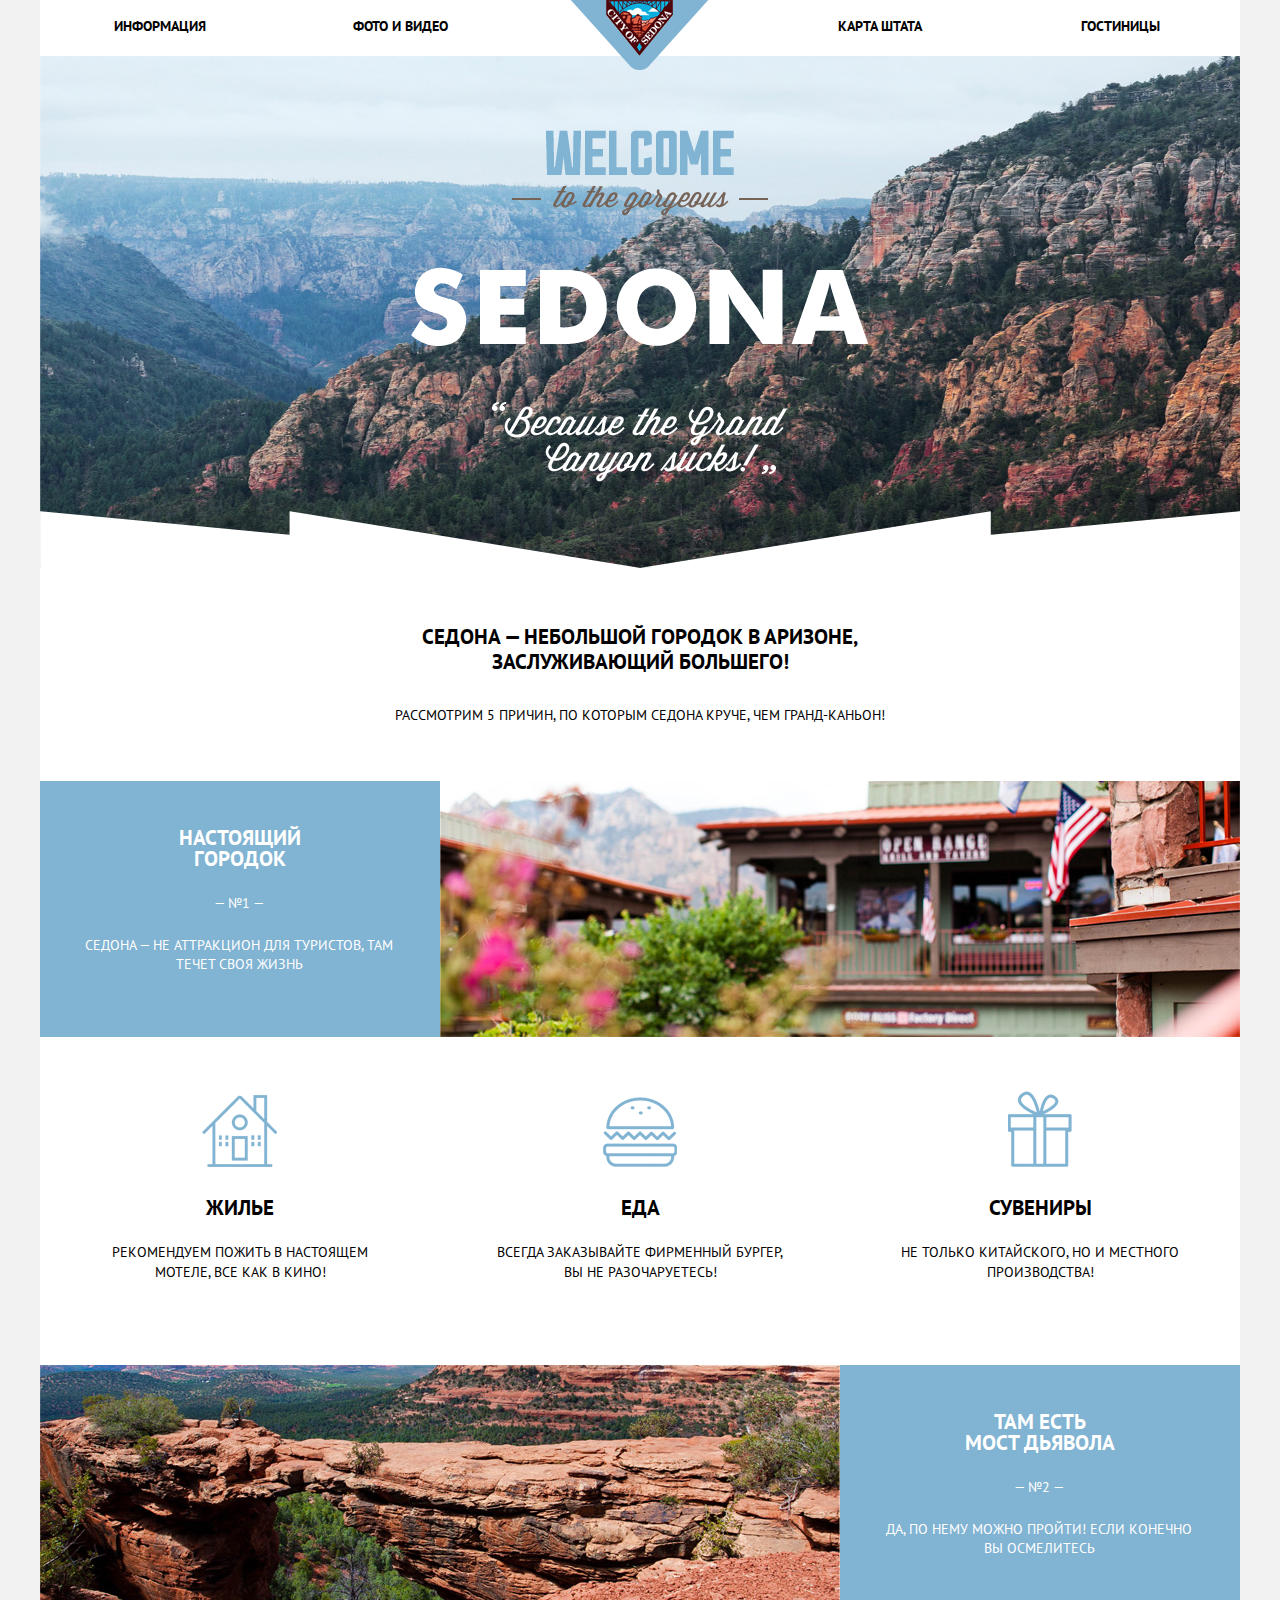
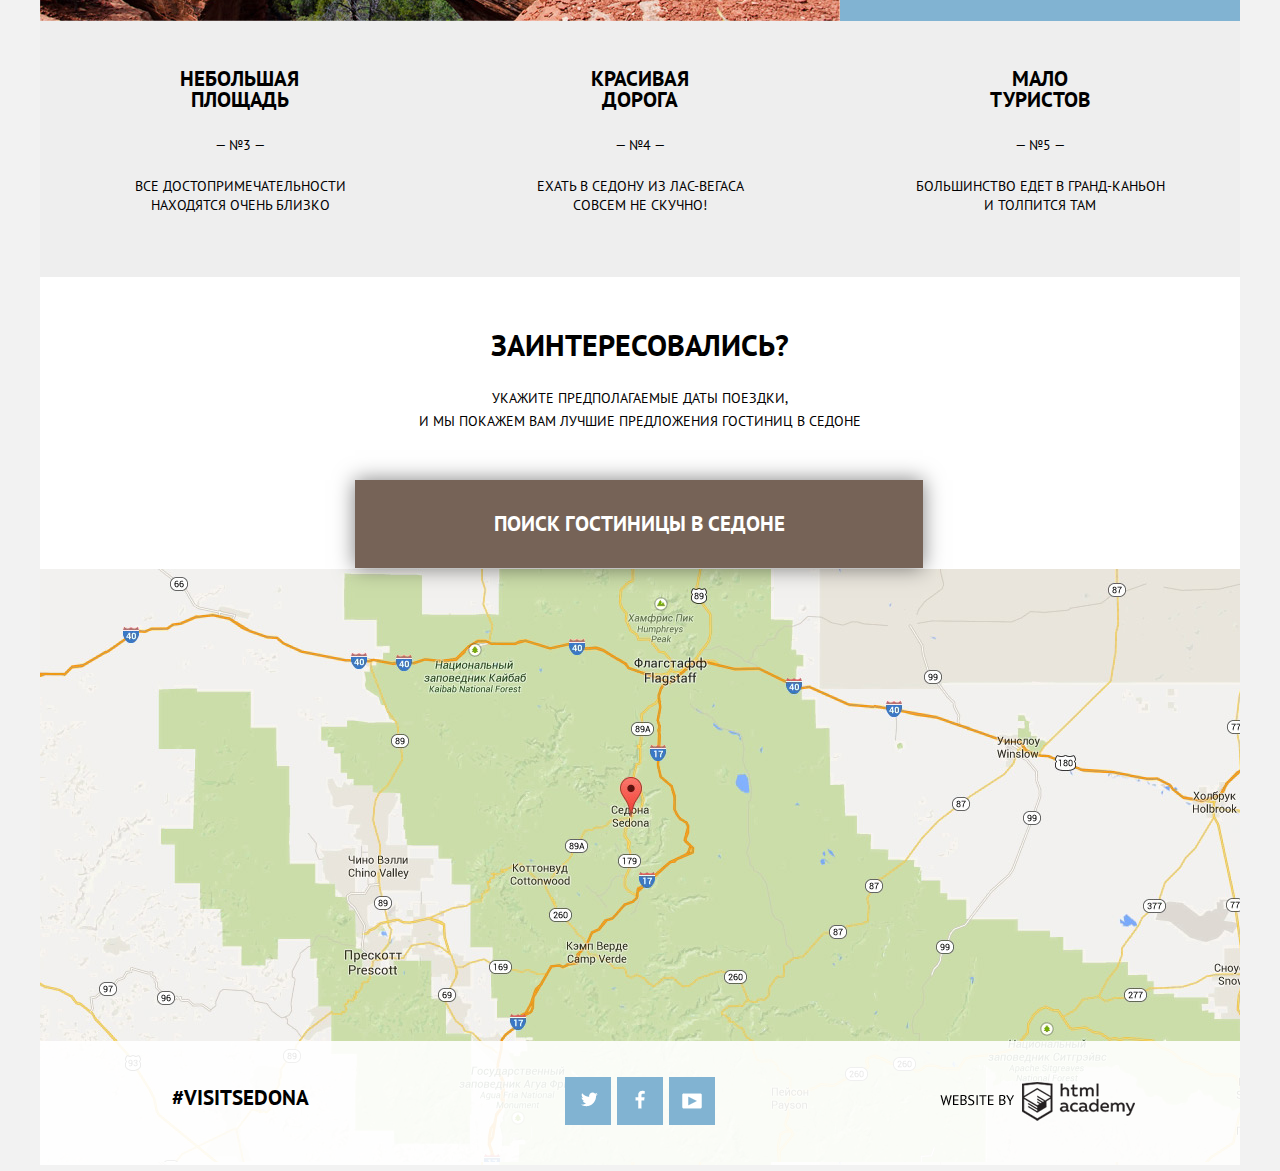
==== index.html @ 1452aca7 "Changes again (need new sprite(for disabled checkboxes) & minimize css/js)" ====
<!DOCTYPE html>
<html lang="ru">
<head>
  <meta charset="utf-8">
  <title>Седона — главная</title>
  <link href="https://fonts.googleapis.com/css?family=PT+Sans:400,700&amp;subset=cyrillic" rel="stylesheet">
  <link href="css/normalize.css" rel="stylesheet">
  <link href="css/style.css" rel="stylesheet">
</head>
<body>
  <div class="container">
    <header class="main-header">
      <a href="index.html" class="logo"><img src="img/logo.png" width="138" height="70" alt="Логотип"></a>
      <ul class="main-nav clearfix">
        <li class="left"><a href="#"><span>Информация</span></a></li>
        <li class="left"><a href="#">Фото и видео</a></li>
        <li class="right"><a href="hotels.html">Гостиницы</a></li>
        <li class="right"><a href="#">Карта штата</a></li>
      </ul>
    </header>
    <main>
      <div class="main-pic-block">
        <img src="img/mountains.jpg" class="main-pic" width="1200" height="773" alt="Grand-Canyon sucks!">
        <img src="img/welcome.png" class="welcome-pic" width="458" height="352" alt="Welcome!">
        <img src="img/mountains-bottom.png" class="welcome-pic-bottom" width="1200" height="57" alt="Mask">
      </div>
      <div class="about-sedona">
        <div class="intro">
          <h3 class="title">Седона — небольшой городок в Аризоне, заслуживающий большего!</h3>
          <p class="five-reasons">Рассмотрим 5 причин, по которым Седона круче, чем Гранд-Каньон!</p>
        </div>
        <div class="bar-one clearfix">
          <div class="reasons blue">
            <h3 class="title">Настоящий городок</h3>
            <p> — №1 —</p>
            <p>Седона — не аттракцион для туристов, там течет своя жизнь</p>
          </div>
          <img src="img/reasons-first-bar.jpg" class="bar-pic" width="800" height="256" alt="Beautiful Sedona">
        </div>
        <div class="reasons white">
          <section>
            <div class="sprite house"></div>
            <h3 class="title">Жилье</h3>
            <p>Рекомендуем пожить в настоящем мотеле, все как в кино!</p>
          </section>
          <section>
            <div class="sprite burger"></div>
            <h3 class="title">Еда</h3>
            <p>Всегда заказывайте фирменный бургер, вы не разочаруетесь!</p>
          </section>
          <section>
            <div class="sprite gift"></div>
            <h3 class="title">Сувениры</h3>
            <p>Не только китайского, но и местного производства!</p>
          </section>
        </div>
        <div class="bar-two clearfix">
          <img src="img/reasons-second-bar.jpg" class="bar-pic" width="800" height="256" alt="Beautiful Sedona again">
          <div class="reasons blue">
            <h3 class="title">Там есть<br> мост дьявола</h3>
            <p> — №2 —</p>
            <p>Да, по нему можно пройти! Если конечно вы осмелитесь</p>
          </div>
        </div>
        <div class="reasons gray clearfix">
          <section>
            <h3 class="title">Небольшая площадь</h3>
            <p> — №3 —</p>
            <p>Все достопримечательности находятся очень близко</p>
          </section>
          <section>
            <h3 class="title">Красивая дорога</h3>
            <p> — №4 —</p>
            <p>Ехать в Седону из Лас-Вегаса совсем не скучно!</p>
          </section>
          <section>
            <h3 class="title">Мало туристов</h3>
            <p> — №5 —</p>
            <p>Большинство едет в Гранд-Каньон и толпится там</p>
          </section>
        </div>
      </div>
      <div class="go-to-sedona">
        <div class="interested">
          <h2 class="title">Заинтересовались?</h2>
          <p>Укажите предполагаемые даты поездки,<br> и мы покажем вам лучшие предложения гостиниц в Седоне</p>
        </div>
        <div class="map">
          <iframe src="https://www.google.com/maps/embed?pb=!1m18!1m12!1m3!1d497603.279555114!2d-111.81321434475477!3d34.98150543752869!2m3!1f0!2f0!3f0!3m2!1i1024!2i768!4f13.1!3m3!1m2!1s0x872da132f942b00d%3A0x5548c523fa6c8efd!2z0KHQtdC00L7QvdCwLCDQkNGA0LjQt9C-0L3QsCA4NjMzNiwg0KHQqNCQ!5e0!3m2!1sru!2sru!4v1494068378639" width="1200" height="593" style="border:0" allowfullscreen></iframe>
        </div>
        <div class="brown">
          <input type="button" value="Поиск гостиницы в Седоне">
        </div>
        <div class="hiding-block show-me">
        <form action="#" method="get">
          <div class="form-group-mega clearfix">
            <div class="date-in form-group clearfix">
              <label for="calendar-in">Дата заезда:
              <input type="text" class="calendar-input" name="calendar-in" id="calendar-in" value="2016-07-01"><span class="sprite button-calendar"></span></label>
            </div>
            <div class="date-out form-group clearfix">
              <label for="calendar-out">Дата выезда:
              <input type="text" class="calendar-input" name="calendar-out" id="calendar-out" value="2016-07-15"><span class="sprite button-calendar"></span></label>
            </div>
            <div class="qty-adults form-group clearfix">
              <label for="adult">Взрослые:</label>
              <button class="button-plus-adult"><div class="button-plus"><div class="button-plus-h"></div><div class="button-plus-v"></div></div></button>
              <input type="text" class="qty-adult" name="qty-adult" id="adult" value="2" min="1" max="99">
              <button class="button-minus-adult"><div class="button-minus"></div></button>
            </div>
            <div class="qty-childs form-group clearfix">
              <label for="child">Дети:</label>
              <button class="button-plus-child"><div class="button-plus"><div class="button-plus-h"></div><div class="button-plus-v"></div></div></button>
              <input type="text" class="qty-child" name="qty-child" id="child" value="0">
              <button class="button-minus-child"><div class="button-minus"></div></button>
            </div>
          </div>
            <div class="find-it">
              <button class="find-it-button">Найти</button>
            </div>
          </form>
          </div>
      </div>
    </main>
    <footer class="main-footer">
      <div class="visit">
        <a href="#">#visitsedona</a>
      </div>
      <div class="links-social">
        <div class="sprite social-twitter">
          <a href="#"></a>
          <div class="back-social"></div>
        </div>
        <div class="sprite social-facebook">
          <a href="#"></a>
          <div class="back-social"></div>
        </div>
        <div class="sprite social-yt">
          <a href="#"></a>
          <div class="back-social"></div>
        </div>
      </div>
      <div class="sprite by-html-academy">
        <a href="https://htmlacademy.ru/intensive/htmlcss"></a>
      </div>
    </footer>
  </div>
  <script src="js/scripts.js"></script>
</body>
</html>
---- css/style.css ----
body {
  background-color: #f2f2f2;
  font-family: "PT Sans", "Arial", sans-serif;
  font-weight: bold;
  text-transform: uppercase;
  font-size: 14px;
  font-weight: normal;
}

.container {
  position: relative;
  width: 1200px;
  margin: 0 auto;
  padding: 0;
  background-color: #ffffff;
  text-align: center;
}

img {
  max-width: 100%;
  max-height: 100%;
}

.sprite {
	background: url(../img/sprites.png) no-repeat;
}

h3.title {
  font-size: 21px;
  color: #000000;
  font-weight: bold;
  font-family: "PT Sans", "Arial", sans-serif;
}

h2.title {
  font-size: 28px;
  color: #000000;
  font-weight: bold;
  font-family: "PT Sans", "Arial", sans-serif;
}

.main-header {
  width: 100%;
  font-size: 0;
  text-align: center;
  height: 63px;
}

ul.main-nav {
  padding-left: 0;
}

.main-nav li {
  display: inline-block;
  vertical-align: top;
  width: 20%;
  height: 56px;
  font-size: 14px;
  font-weight: bold;
}

.main-nav a {
  display: inline-block;
  margin-top: 18px;
  height: auto;
  text-decoration: none;
  color: #000000;
}

a.logo {
  position: absolute;
  left: 50%;
  margin-left: -69px;
  top: 0px;
  font-size: 14px;
  z-index: 1;
}

li.left {
  float: left;
}

li.right {
  float: right;
}

.main-nav a:hover {
  color: #81b3d2;
}

.main-nav a:active {
  color: #b2b2b2;
}

.active-page a,
.active-page a:hover,
.active-page a:active {
  color: #766357;
  cursor: pointer;
}

header::after {
  content: "";
  display: table;
  clear: both;
}

div.main-pic-block {
  position: relative;
  width: 1200px;
  height: 512px;
  margin-top: -7px;
}

img.main-pic {
  background-color: #e4f1f9;
  position: absolute;
  left: 0;
}

.welcome-pic {
  position: absolute;
  margin-top: 74px;
  left: 50%;
  margin-left: -229px;
  z-index: 1;
}

.welcome-pic-bottom {
  position: absolute;
  height: 57px;
  left: 0;
  margin-top: 455px;
  z-index: 1;
}

.intro {
  height: 150px;
}

.intro h3 {
  width: 440px;
  margin-left: auto;
  margin-right: auto;
  margin-bottom: 33px;;
  margin-top: 56px;
  line-height: 1.2;
}

.intro p {
  font-weight: normal;
}

.bar-one {
  margin-top: 7px;
  background-color: #81b3d2;
  height: 256px;
}

div.blue {
  float: left;
  width: 320px;
  height: 147px;
  background-color: #81b3d2;
  color: #ffffff;
  padding: 46px 40px 63px;
}

.blue .title {
  color: #ffffff;
  margin-top: 0;
  margin-left: 80px;
  margin-bottom: 25px;
  width: 160px;
  line-height: 1;
}

.blue p {
  max-width: 308px;
  font-weight: normal;
  margin-bottom: 22px;
  margin-left: 5px;
  line-height: 1.4;
}

div.white {
  margin: 0;
  padding: 0;
  font-size: 0;
  height: 330px;
}

.white section {
  position: relative;
  font-size: 14px;
  display: inline-block;
  vertical-align: top;
  width: 300px;
  height: 113px;
  margin: 135px 50px;
  line-height: 1.4;
}

.house {
  position: absolute;
  left: 50%;
  margin-left: -38px;
  bottom: 118px;
	width: 75px;
	height: 72px;
  background-position: 0 0;
}

.burger {
  position: absolute;
  left: 50%;
  margin-left: -37px;
  bottom: 118px;
  background-position: 0 -100px;
	width: 74px;
	height: 70px;
}

.gift {
  position: absolute;
  left: 50%;
  margin-left: -32px;
  bottom: 118px;
  background-position: 0 -200px;
	width: 64px;
	height: 76px;
}

.white p {
  font-weight: normal;
}

div.bar-two {
  margin-top: -2px;
  background-color: #81b3d2;
  height: 256px;
}

.bar-two div {
  float: right;
}

.gray section {
  float: left;
  width: 262px;
  height: 265px;
  background-color: #eeeeee;
  color: #000000;
  padding-left: 69px;
  padding-right: 69px;
  position: relative;
  z-index: 3;
}

.gray .title {
  margin-top: 47px;
  margin-bottom: 26px;
  padding-left: 52px;
  padding-right: 53px;
  line-height: 1;
}

.gray p {
  margin-bottom: 21px;
  line-height: 1.4;
}

div.go-to-sedona {
  position: relative;
}

div.interested {
  margin-top: 256px;
  padding-bottom: 123px;
  padding-top: 1px;
  position: relative;
  background-color: white;
  z-index: 3;
}

.interested .title {
  font-size: 30px;
  margin-top: 50px;
}

.interested p {
  line-height: 1.6;
}

div.map {
  position: relative;
  z-index: 2;
  background-color: #f2f1ef;
  background-image: url(../img/map.jpg);
}

div.find-hotel {
  position: absolute;
  bottom: 204px;
  left: 50%;
  width: 568px;
  height: 481px;
  margin-left: -285px;
  background-color: #ffffff;
  z-index: 2;
}

div.brown {
  position: absolute;
  bottom: 597px;
  left: 50%;
  margin-left: -285px;
  z-index: 4;
  box-shadow: 0 0 20px rgba(0,0,0,0.5);
}

.brown input {
  background-color: #766357;
  padding: 0px;
  color: #ffffff;
  font-family: "PT Sans", "Arial", sans-serif;
  font-weight: bold;
  text-transform: uppercase;
  font-size: 21px;
  width: 568px;
  height: 88px;
  cursor: pointer;
  border: none;
}

.brown input:hover {
  background-color: #604e43;
}

.brown input:active {
  background-color: #503e33;
  color: #706158;
}

div.hiding-block {
  position: absolute;
  background-color: white;
  bottom: 192px;
  padding: 55px;
  min-width: 458px;
  min-height: 285px;
  left: 50%;
  margin-left: -285px;
  z-index: 2;
  display: none;
  box-shadow: 0 0 20px rgba(0,0,0,0.5);
}

div.form-group-mega {
  padding: 0;
  min-height: 206px;
  font-weight: bold;
}

.form-group-mega div.form-group {
  text-align: left;
}

div.date-in,
div.date-out {
  padding-top: 10px;
  height: 28px;
  margin-bottom: 29px;
}

input.calendar-input {
  float: right;
  min-width: 294px;
  padding-left: 12px;
  padding-right: 40px;
  height: 38px;
  margin-top: -11px;
  font: inherit;
  background-color: #f2f2f2;
}

.form-group-mega input,
.form-group-mega button {
  background-color: #f2f2f2;
  border: none;
  font: inherit;
}

.form-group-mega button {
  cursor: pointer;
}

.form-group-mega input:hover,
.form-group-mega button:hover {
  background-color: #ebebeb;
}

.form-group-mega input:focus {
  background-color: #ffffff;
}

span.button-calendar {
  position: absolute;
  right: 62px;
  top: 62px;
  background-position: 0 -400px;
	width: 22px;
	height: 22px;
}

.date-out span.button-calendar {
  top: 128px;
}

span.button-calendar:hover {
  background-position: 0 -300px;
}

span.button-calendar:active {
  background-position: 0 -350px;
}

div.qty-adults,
div.qty-childs {
  height: 38px;
  position: relative;
  float: left;
  min-width: 227px;
}

div.qty-childs {
  float: right;
  margin-right: 0px;
  min-width: 180px;
}

div.qty-adults label,
div.qty-childs label {
  display: inline-block;
  vertical-align: middle;
  padding-top: 10px;
  height: 100%;
}

.qty-adults input,
.qty-childs input,
.qty-adults button,
.qty-childs button {
  float: right;
  width: 38px;
  height: 38px;
  padding: 0;
  text-align: center;
}

div.clearfix::after {
  content: "";
  clear: both;
}

div.button-minus {
  position: absolute;
  background-color: #a9a9a9;
  height: 3px;
  width: 11px;
  right: 89px;
  bottom: 19px;
}

div.button-plus-h {
  position: absolute;
  background-color: inherit;
  height: 3px;
  width: 11px;
  right: 14px;
  bottom: 19px;
}

div.button-plus-v {
  position: absolute;
  background-color: inherit;
  height: 11px;
  width: 3px;
  right: 18px;
  bottom: 15px;
}

div.button-plus,
div.button-minus {
  background-color: #a9a9a9;
}

button:hover div.button-plus,
button:hover div.button-minus,
div.button-plus:hover,
div.button-minus:hover {
  background-color: #000000;
}

button:active div.button-plus,
button:active div.button-minus,
div.button-plus:active,
div.button-minus:active {
  background-color: #81b3d2;
}

.qty-adults button,
.qty-childs button {
  font-size: 0;
}

div.find-it {
  margin-left: auto;
  margin-right: auto;
  background-color: red;
}

.find-it-button {
  width: 459px;
  height: 59px;
  font-size: 21px;
  color: #ffffff;
  font-weight: bold;
  font-family: "PT Sans", "Arial", sans-serif;
  text-transform: uppercase;
  background-color: #81b3d2;
  border: none;
  cursor: pointer;
}

.find-it-button:hover {
  background-color: #669ec0;
}

.find-it-button:active {
  background-color: #5496bd;
  color: #88b6d1;
}

div.sort {
  height: 217px;
  background-color: #42719b;
  background-image: url(../img/mountains-filter.jpg);
  background-position: 0 20%;
  padding: 0px 73px 0px 61px;
  margin-top: -6px;
  color: white;
}

form.sort > div {
  padding-left: 11px;
  height: 176px;
  float: left;
  width: 240px;
  text-align: left;
  margin-right: 4px;
  margin-top: 5px;
}

form.sort h3 {
  margin-bottom: 29px;
}

div.pricing h3 {
  margin-bottom: 11px;
}

form.sort > div:last-child {
  float: right;
  width: 317px;
  margin-right: 0px;
  height: 190px;
}

.sort div.form-group {
  position: relative;
  width: 100%;
  height: 45px;
}

div.form-group.sorting-form input {
  margin-right: 25px;
}

div.form-group span.check-mark-off {
  position: absolute;
  left: -2px;
  top: -2px;
	width: 24px;
	height: 24px;
  background-position: -100px -350px;
  z-index: 1;
  cursor: pointer;
}

input.checking[type="checkbox"]:checked + span.check-mark-off {
  background-position: -100px -300px;
}

input.checking[type="checkbox"] {
  position: relative;
  z-index: -1;
}

.sort div.pricing {
  width: 330px;
}

div.from-to {
  position: relative;
  border: 2px solid white;
  border-radius: 2%;
  width: 250px;
  height: 13px;
  padding: 8px 0px 11px 65px;
}

div.from-to:before {
  content: "";
  position: absolute;
  background: white;
  width: 2px;
  height: 22px;
  left: 50%;
  top: 7px;
}

.from-to label:first-child {
  margin-right: 88px;
}

.from-to input {
  width: 33px;
  font: inherit;
  color: inherit;
  background-color: rgba(0, 0, 0, 0);
  border: none;
}

div.slider {
  position: relative;
  background-color: #928381;
  height: 2px;
  width: 100%;
  margin-top: 20px;
  margin-bottom: 33px;
}

div.range-slider {
  background-color: white;
  height: 2px;
  width: 80%;
}

div.range-element {
  background-color: #ababab;
  position: absolute;
  width: 4px;
  height: 4px;
  top: -9px;
  border: 8px solid white;
  border-radius: 50%;
  cursor: pointer;
}

div.max-slider {
  left: 80%;
}

.range-element:hover {
  background-color: #1c4f80;
}

.show button {
  margin-left: 85px;
  width: 137px;
  height: 35px;
  border: 2px solid white;
  border-radius: 2px;
  font: inherit;
  color: #ffffff;
  background-color: rgba(0, 0, 0, 0);
  cursor: pointer;
}

.show button:hover {
  background-color: #ffffff;
  color: #000000;
}

.sort h3 {
  font-size: 16px;
  color: white;
}

div.results {
  height: 664px;
  padding-left: 71px;
  padding-right: 71px;
}

div.before-not-a-table {
  height: 21px;
  padding-top: 30px;
  padding-bottom: 34px;
  margin-left: -70px;
  margin-right: -70px;
  padding-left: 70px;
  padding-right: 70px;
  border-bottom: 1px solid #e5e5e5;
}

div.before-not-a-table div.title {
  float: left;
  font-size: 21px;
  font-weight: bold;
  margin-right: 49px;
}

ul.sorting {
  text-align: left;
  margin-top: 5px;
}

.sorting li {
  font-size: 12px;
  display: inline-block;
  vertical-align: middle;
  margin-right: 29px;
}

.sorting li:first-child {
  margin-right: 36px;
}

.sorting a {
  color: #c6c6c6;
  text-decoration: underline dotted #81b3d2;
}

.sorting a:hover {
  color: #81b3d2;
  text-decoration: underline dotted #81b3d2;
}

.sorting a:active {
  color: #000000;
  text-decoration: none;
}

a.sorting-active,
a.sorting-active:hover,
a.sorting-active:active {
  color: #81b3d2;
  text-decoration: none;
}

div.sorting-up-down {
  float: right;
  height: 15px;
  margin-top: -27px;
}

.sorting-up-down div {
  float: right;
  margin-left: 13px;
  width: 11px;
  height: 10px;
}

.triangle-up-gray {
  background-position: -200px -250px;
  cursor: pointer;
}

.triangle-up-gray:hover {
  background-position: -200px -150px;
}

.triangle-up-gray:active {
  background-position: -200px -200px;
}

.triangle-down-gray {
  background-position: -250px -250px;
  cursor: pointer;
}

.triangle-down-gray:hover {
  background-position: -250px -150px;
}

.triangle-down-gray:active {
  background-position: -250px -200px;
}

.sorting-down-active,
.sorting-down-active:hover,
.sorting-down-active:active {
  background-position: -250px -200px;
}

div.not-a-table {
  margin-left: -70px;
  margin-right: -70px;
}

div.hotels-bar {
  height: 150px;
  display: block;
  border-bottom: 1px solid #e5e5e5;
}

.not-a-table h2 {
  font-size: 21px;
  margin-top: 15px;
  margin-bottom: 17px;
}

div.hotels-bar > div {
  padding: 29px 22px 0px 0px;
  float: left;
}

div.hotels-bar div.rating {
  float: right;
  margin-right: 48px;
  text-align: right;
}

div.hotels-bar > div:first-child {
  margin-left: 70px;
}

.hotels-bar .about-hotel {
  padding: 10px;
  text-align: left;
}

a.hotel-link {
  text-decoration: none;
  color: #000000;
}

a.hotel-link:hover {
  color: #81b3d2;
}

a.hotel-link:active {
  color: #b2b2b2;
}

div.mini-block {
  margin-top: -7px;
  display: inline-block;
  vertical-align: top;
  margin-right: 11px;
  width: 100px;
}

div.details-booking,
div.details-details {
  margin-top: 23px;
  text-align: center;
}

div.details-booking a {
  background-color: #766357;
  padding: 4px 17px;
}

div.details-booking a:hover {
  background-color: #604e43;
}

div.details-booking a:active {
  background-color: #503e33;
  color: #766860;
}

div.details-details a {
  background-color: #81b3d2;
  padding: 4px 17px;
}

div.details-details a:hover {
  background-color: #669ec0;
}

div.details-details a:active {
  background-color: #5496bd;
  color: #6ca5c6;
}

.mini-block a {
  text-decoration: none;
  color: #ffffff;
  font-weight: bold;
}

div.rating {
  text-align: right;
}

div.stars {
  display: inline-block;
  vertical-align: top;
  margin-bottom: 40px;
}

.stars-four {
	background-position: -100px -250px;
	width: 89px;
	height: 17px;
}

.stars-two {
	background-position: -100px -150px;
	width: 42px;
	height: 17px;
}

.stars-three {
	background-position: -100px -200px;
	width: 65px;
	height: 17px;
}

.rating div.value {
  background-color: #f2f2f2;
  padding: 9px 14px;
}

footer {
  font-size: 0;
  position: absolute;
  bottom: 0;
  height: 124px;
  background-color: rgba(255,255,255,0.9);
  width: 1200px;
  z-index: 2;
}

footer > div {
  font-size: 14px;
  float: left;
  height: 50px;
  width: 400px;
  padding-top: 36px;
  padding-bottom: 35px;
}

footer > div:first-child {
  padding-top: 45px;
}

div.visit a {
  font-size: 21px;
  color: black;
  font-weight: bold;
  text-decoration: none;
}

div.links-social > div {
  display: inline-block;
  vertical-align: middle;
  width: 46px;
  height: 48px;
  background-position: -32px -337px;
  background-color: #81b3d2;
}

div.links-social div:first-child{
  background-position: -34px -285px;
}

div.links-social div:nth-child(2) {
  margin-left: 2px;
  margin-right: 2px;
}

div.links-social div:last-child{
  background-position: -37px -384px;
}

div.links-social a {
  display: inline-block;
  vertical-align: middle;
  width: 46px;
  height: 48px;
}

div.links-social > div:hover {
  background-color: #5496bd;
}

div:active > div.back-social {
  position: absolute;
  top: 36px;
  width: 45px;
  height: 47px;
  background: rgba(84,150,189, 0.5);
}

div.by-html-academy {
  display: block;
  padding-top: 0px;
  padding-bottom: 0px;
  margin-top: 41px;
  margin-left: 100px;
	background-position: -100px 0;
	width: 195px;
	height: 39px;
}

div.by-html-academy:hover {
  background-position: -100px -50px;
}

div.by-html-academy:active {
  background-position: -100px -100px;
}

.by-html-academy a {
  display: inline-block;
  vertical-align: middle;
  width: 195px;
	height: 39px;
}

 div.show-me {
  display: block;
  position: absolute;
  z-index: 2;
  animation-name: lift-down;
  animation-duration: 0.5s;
}

@keyframes lift-down {
  from {transform: translateY(-350px);}
  to {transform: translateY(0px);}
}
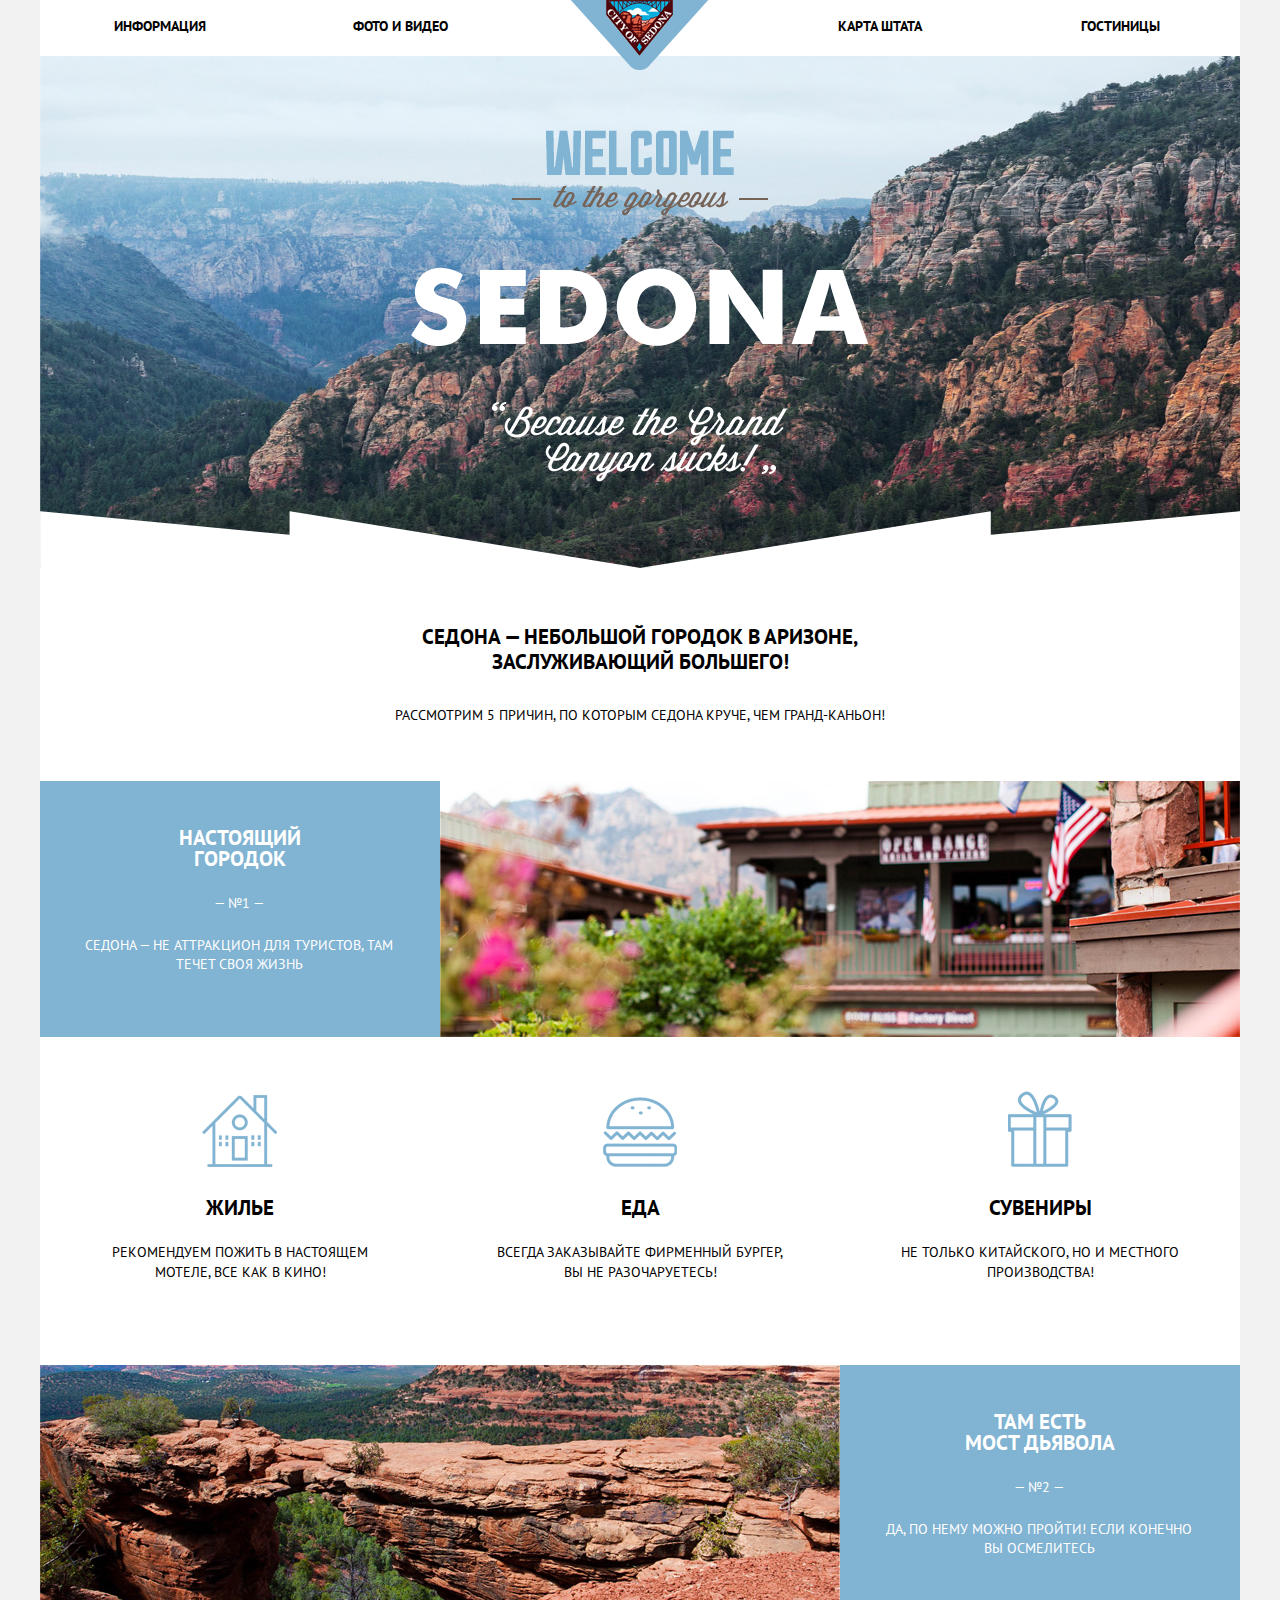
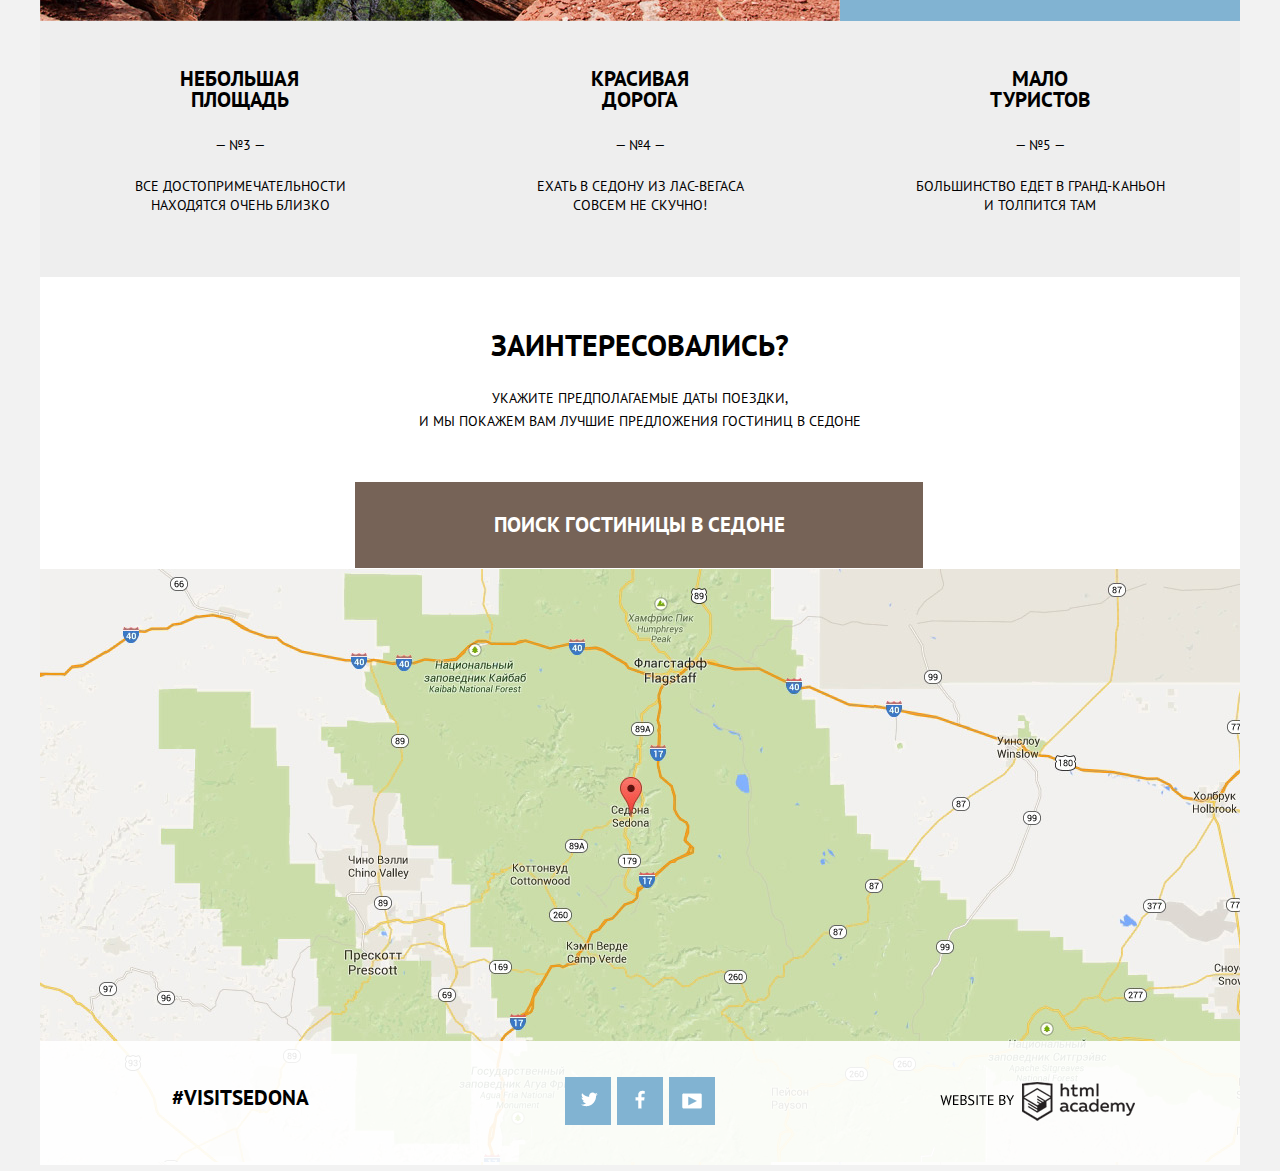
==== commit 7d84499d: "Done(?)" ====
--- a/index.html
+++ b/index.html
@@ -5,7 +5,7 @@
   <title>Седона — главная</title>
   <link href="https://fonts.googleapis.com/css?family=PT+Sans:400,700&amp;subset=cyrillic" rel="stylesheet">
   <link href="css/normalize.css" rel="stylesheet">
-  <link href="css/style.css" rel="stylesheet">
+  <link href="css/style-mini.css" rel="stylesheet">
 </head>
 <body>
   <div class="container">
@@ -89,30 +89,30 @@
           <iframe src="https://www.google.com/maps/embed?pb=!1m18!1m12!1m3!1d497603.279555114!2d-111.81321434475477!3d34.98150543752869!2m3!1f0!2f0!3f0!3m2!1i1024!2i768!4f13.1!3m3!1m2!1s0x872da132f942b00d%3A0x5548c523fa6c8efd!2z0KHQtdC00L7QvdCwLCDQkNGA0LjQt9C-0L3QsCA4NjMzNiwg0KHQqNCQ!5e0!3m2!1sru!2sru!4v1494068378639" width="1200" height="593" style="border:0" allowfullscreen></iframe>
         </div>
         <div class="brown">
-          <input type="button" value="Поиск гостиницы в Седоне">
+          <button type="button">Поиск гостиницы в Седоне</button>
         </div>
         <div class="hiding-block show-me">
         <form action="#" method="get">
           <div class="form-group-mega clearfix">
             <div class="date-in form-group clearfix">
               <label for="calendar-in">Дата заезда:
-              <input type="text" class="calendar-input" name="calendar-in" id="calendar-in" value="2016-07-01"><span class="sprite button-calendar"></span></label>
+              <input type="text" class="calendar-input" name="calendar-in" id="calendar-in" value="2016-07-01"><span class="sprite button-calendar">Календарь</span></label>
             </div>
             <div class="date-out form-group clearfix">
               <label for="calendar-out">Дата выезда:
-              <input type="text" class="calendar-input" name="calendar-out" id="calendar-out" value="2016-07-15"><span class="sprite button-calendar"></span></label>
+              <input type="text" class="calendar-input" name="calendar-out" id="calendar-out" value="2016-07-15"><span class="sprite button-calendar">Календарь</span></label>
             </div>
             <div class="qty-adults form-group clearfix">
               <label for="adult">Взрослые:</label>
-              <button class="button-plus-adult"><div class="button-plus"><div class="button-plus-h"></div><div class="button-plus-v"></div></div></button>
-              <input type="text" class="qty-adult" name="qty-adult" id="adult" value="2" min="1" max="99">
-              <button class="button-minus-adult"><div class="button-minus"></div></button>
+              <button type="button" class="button-plus-adult"></button><div class="button-plus"><div class="button-plus-h"></div><div class="button-plus-v"></div></div>
+              <input type="text" class="qty-adult" name="qty-adult" id="adult" value="2">
+              <button type="button" class="button-minus-adult"></button><div class="button-minus"></div>
             </div>
             <div class="qty-childs form-group clearfix">
               <label for="child">Дети:</label>
-              <button class="button-plus-child"><div class="button-plus"><div class="button-plus-h"></div><div class="button-plus-v"></div></div></button>
+              <button type="button" class="button-plus-child"></button><div class="button-plus"><div class="button-plus-h"></div><div class="button-plus-v"></div></div>
               <input type="text" class="qty-child" name="qty-child" id="child" value="0">
-              <button class="button-minus-child"><div class="button-minus"></div></button>
+              <button type="button" class="button-minus-child"></button><div class="button-minus"></div>
             </div>
           </div>
             <div class="find-it">
@@ -145,6 +145,6 @@
       </div>
     </footer>
   </div>
-  <script src="js/scripts.js"></script>
+  <script src="js/scripts-mini.js"></script>
 </body>
 </html>
--- a/css/style-mini.css
+++ b/css/style-mini.css
@@ -0,0 +1 @@
+body,h2.title,h3.title{font-family:"PT Sans","Arial",sans-serif}body{background-color:#f2f2f2;text-transform:uppercase;font-size:14px}.container{position:relative;width:1200px;margin:0 auto;padding:0;background-color:#fff;text-align:center}img{max-width:100%;max-height:100%}.sprite{background:url(../img/sprites.png) no-repeat}h2.title,h3.title{font-size:21px;color:#000;font-weight:700}h2.title{font-size:28px}.main-header{width:100%;font-size:0;text-align:center;height:63px}ul.main-nav{padding-left:0;min-height:56px}.main-nav li{display:inline-block;vertical-align:middle;width:20%;height:56px;font-size:14px;font-weight:700}.main-nav a{display:inline-block;vertical-align:top;padding:18px 0;width:100%;height:100%;text-decoration:none;color:#000}a.logo{position:absolute;left:50%;margin-left:-69px;top:0;font-size:14px;z-index:1}li.left{float:left}li.right{float:right}.main-nav a:hover{color:#81b3d2}.main-nav a:active{color:#b2b2b2}.active-page a,.active-page a:active,.active-page a:hover,.brown button{color:#766357;cursor:pointer}header::after{content:"";display:table;clear:both}div.main-pic-block{position:relative;width:1200px;height:512px;margin-top:-7px}img.main-pic{background-color:#e4f1f9;position:absolute;left:0}.welcome-pic{position:absolute;margin-top:74px;left:50%;margin-left:-229px;z-index:1}.welcome-pic-bottom{position:absolute;height:57px;left:0;margin-top:455px;z-index:1}.intro{height:150px}.intro h3{width:440px;margin:56px auto 33px;line-height:1.2}.intro p,body{font-weight:400}.bar-one,div.blue{background-color:#81b3d2}.bar-one{margin-top:7px;height:256px}div.blue{float:left;width:320px;height:147px;color:#fff;padding:46px 40px 63px}.blue .title{color:#fff;margin-top:0;margin-left:80px;margin-bottom:25px;width:160px;line-height:1}.blue p{max-width:308px;margin-bottom:22px;margin-left:5px;line-height:1.4}div.white{margin:0;padding:0;font-size:0;height:330px}.white section{position:relative;font-size:14px;display:inline-block;vertical-align:top;width:300px;height:113px;margin:135px 50px;line-height:1.4}.burger,.gift,.house{position:absolute;left:50%;margin-left:-38px;bottom:118px;width:75px;height:72px;background-position:0 0}.burger,.gift{margin-left:-37px;background-position:0 -100px;width:74px;height:70px}.gift{margin-left:-32px;background-position:0 -200px;width:64px;height:76px}.blue p,.white p{font-weight:400}div.bar-two{margin-top:-2px;background-color:#81b3d2;height:256px}.bar-two div{float:right}.gray section{float:left;width:262px;height:265px;background-color:#eee;color:#000;padding-left:69px;padding-right:69px;z-index:3}.gray .title{margin-top:47px;margin-bottom:26px;padding-left:52px;padding-right:53px;line-height:1}.gray p{margin-bottom:21px;line-height:1.4}.gray section,div.go-to-sedona,div.interested{position:relative}div.interested{margin-top:256px;padding-bottom:123px;padding-top:1px;background-color:#fff;z-index:3}.interested .title{font-size:30px;margin-top:50px}.interested p{line-height:1.6}div.map{position:relative;z-index:2;background-color:#f2f1ef;background-image:url(../img/map.jpg)}div.brown,div.find-hotel,div.hiding-block{position:absolute;left:50%;margin-left:-285px}div.find-hotel{width:568px;height:481px;background-color:#fff;bottom:204px;z-index:2}div.brown,div.hiding-block{bottom:597px;z-index:4}.brown button{background-color:#766357;padding:0;color:#fff;font-family:"PT Sans","Arial",sans-serif;font-weight:700;text-transform:uppercase;font-size:21px;width:568px;height:86px;border:0}.brown button:hover,div.details-booking a:hover{background-color:#604e43}.brown button:active{background-color:#503e33;color:#706158}div.hiding-block{background-color:#fff;bottom:201px;padding:55px;min-width:458px;min-height:285px;z-index:2;display:none;-webkit-box-shadow:0 0 20px rgba(0,0,0,.5);box-shadow:0 0 20px rgba(0,0,0,.5)}div.form-group-mega{padding:0;min-height:206px;font-weight:700}.form-group-mega div.form-group{text-align:left}div.date-in,div.date-out{padding-top:10px;height:28px;margin-bottom:29px}input.calendar-input{float:right;min-width:294px;padding-left:12px;padding-right:40px;height:38px;margin-top:-11px;font:inherit;background-color:#f2f2f2}.form-group-mega button,.form-group-mega input{background-color:#f2f2f2;border:0;font:inherit}.form-group-mega button{cursor:pointer}.form-group-mega button:hover,.form-group-mega input:hover{background-color:#ebebeb}.form-group-mega input:focus{background-color:#fff}span.button-calendar{position:absolute;right:62px;top:62px;background-position:0 -400px;width:22px;height:22px;font-size:0}.date-out span.button-calendar{top:128px}span.button-calendar:hover{background-position:0 -300px}span.button-calendar:active{background-position:0 -350px}div.qty-adults,div.qty-childs{min-height:38px;position:relative;float:left;min-width:227px}div.qty-childs{float:right;margin-right:0;min-width:180px}div.qty-adults label,div.qty-childs label{float:left;padding-top:10px;height:100%}.qty-adults button,.qty-adults input,.qty-childs button,.qty-childs input{float:right;width:38px;height:38px;padding:0;text-align:center}.clearfix::after{content:"";clear:both}div.button-minus,div.button-plus-h,div.button-plus-v{position:absolute;height:3px;width:11px;right:89px;bottom:19px}div.button-plus-h,div.button-plus-v{background-color:inherit;right:14px}div.button-plus-v{height:11px;width:3px;right:18px;bottom:15px}div.button-minus,div.button-plus{background-color:#a9a9a9;cursor:pointer}button:hover+div.button-minus,button:hover+div.button-plus,div.button-minus:hover,div.button-plus:hover{background-color:#000}.find-it-button,button:active+div.button-minus,button:active+div.button-plus,div.button-minus:active,div.button-plus:active{background-color:#81b3d2}.qty-adults button,.qty-childs button{font-size:0}div.find-it{margin-left:auto;margin-right:auto;background-color:red}.find-it-button{width:459px;height:59px;font-size:21px;color:#fff;font-weight:700;font-family:"PT Sans","Arial",sans-serif;text-transform:uppercase;border:0;cursor:pointer}.find-it-button:hover{background-color:#669ec0}.find-it-button:active{background-color:#5496bd;color:#88b6d1}div.sort{height:210px;background-color:#42719b;background-image:url(../img/mountains-filter.jpg);background-position:0 20%;padding:6px 72px 0 62px;margin-top:-6px;color:#fff}form.sort>div{padding-left:11px;height:176px;float:left;width:240px;text-align:left;margin-right:4px;margin-top:5px}form.sort h3{margin-bottom:29px}div.pricing h3{margin-bottom:11px}form.sort>div:last-child{float:right;width:317px;margin-right:0;height:190px}.sort div.form-group{position:relative;width:100%;height:45px}div.form-group.sorting-form input{margin-right:25px}div.form-group span.check-mark-off{position:absolute;left:-2px;top:-2px;width:24px;height:24px;background-position:-100px -350px;z-index:1;cursor:pointer}input.checking[type=checkbox]:checked+span.check-mark-off{background-position:-100px -300px}input.checking[disabled]+span.check-mark-off{background-position:-150px -350px}input.checking[disabled]:checked+span.check-mark-off{background-position:-150px -300px}input.checking[type=checkbox]{position:relative;z-index:-1}.sort div.pricing{width:330px}div.from-to{position:relative;border:2px solid #fff;border-radius:2%;width:250px;height:13px;padding:8px 0 11px 65px}div.from-to:before{content:"";position:absolute;background:#fff;width:2px;height:22px;left:50%;top:7px}.from-to label:first-child{margin-right:88px}.from-to input,.show button{width:33px;font:inherit;color:inherit;background-color:transparent;border:0}div.slider{position:relative;background-color:#928381;height:2px;width:100%;margin-top:20px;margin-bottom:33px}div.range-slider{background-color:#fff;height:2px;width:80%}div.range-element{background-color:#ababab;position:absolute;width:4px;height:4px;top:-9px;border:8px solid #fff;border-radius:50%;cursor:pointer}div.max-slider{left:80%}.range-element:hover{background-color:#1c4f80}.show button{margin-left:85px;width:137px;height:35px;border:2px solid #fff;border-radius:2px;color:#fff;cursor:pointer}.show button:hover{background-color:#fff;color:#000}.sort h3{font-size:16px;color:#fff}div.results{height:664px;padding-left:71px;padding-right:71px}div.before-not-a-table{height:21px;margin-left:-70px;margin-right:-70px;padding:30px 70px 34px;border-bottom:1px solid #e5e5e5}div.before-not-a-table div.title{float:left;font-size:21px;font-weight:700;margin-right:49px}ul.sorting{text-align:left;margin-top:5px}.sorting li{font-size:12px;display:inline-block;vertical-align:top;margin-right:29px}.sorting li:first-child{margin-right:36px}.sorting a,.sorting a:hover{color:#c6c6c6;text-decoration:underline dotted #81b3d2}.sorting a:hover{color:#81b3d2}.sorting a:active{color:#000;text-decoration:none}a.sorting-active,a.sorting-active:active,a.sorting-active:hover{color:#81b3d2;text-decoration:none}div.sorting-up-down{float:right;height:15px;margin-top:-27px}.sorting-up-down div{float:right;margin-left:13px;width:11px;height:10px;font-size:0}.triangle-up-gray{background-position:-200px -250px;cursor:pointer}.triangle-up-gray:hover{background-position:-200px -150px}.triangle-up-gray:active{background-position:-200px -200px}.triangle-down-gray{background-position:-250px -250px;cursor:pointer}.triangle-down-gray:hover{background-position:-250px -150px}.sorting-down-active,.sorting-down-active:active,.sorting-down-active:hover,.triangle-down-gray:active{background-position:-250px -200px}div.not-a-table{margin-left:-70px;margin-right:-70px}div.hotels-bar{height:150px;display:block;border-bottom:1px solid #e5e5e5}.not-a-table h2{font-size:21px;margin-top:15px;margin-bottom:17px}div.hotels-bar>div{padding:29px 22px 0 0;float:left}div.hotels-bar div.rating{float:right;margin-right:48px;text-align:right}div.hotels-bar>div:first-child{margin-left:70px}.hotels-bar .about-hotel{padding:10px;text-align:left}.mini-block a,a.hotel-link{text-decoration:none;color:#000}a.hotel-link:hover{color:#81b3d2}a.hotel-link:active{color:#b2b2b2}div.mini-block{margin-top:-7px;display:inline-block;vertical-align:top;margin-right:11px;width:100px}div.details-booking,div.details-details{margin-top:23px;text-align:center}div.details-booking a{background-color:#766357;padding:4px 17px}div.details-booking a:active{background-color:#503e33;color:#766860}div.details-details a{background-color:#81b3d2;padding:4px 17px}div.details-details a:hover{background-color:#669ec0}div.details-details a:active{background-color:#5496bd;color:#6ca5c6}.mini-block a{color:#fff;font-weight:700}div.rating{text-align:right}div.stars{display:inline-block;vertical-align:top;margin-bottom:40px;font-size:0}.stars-four,.stars-two{background-position:-100px -250px;width:89px;height:17px}.stars-two{background-position:-100px -150px;width:42px}.stars-three{background-position:-100px -200px;width:65px;height:17px}.rating div.value{background-color:#f2f2f2;padding:9px 14px}footer{font-size:0;position:absolute;bottom:0;height:124px;background-color:rgba(255,255,255,.9);width:1200px;z-index:2}footer>div{font-size:14px;float:left;height:50px;width:400px;padding-top:36px;padding-bottom:35px}footer>div:first-child{padding-top:45px}div.visit a{font-size:21px;color:#000;font-weight:700;text-decoration:none}div.links-social>div{display:inline-block;vertical-align:top;width:46px;height:48px;background-position:-32px -337px;background-color:#81b3d2}div.links-social div:first-child{background-position:-34px -285px}div.links-social div:nth-child(2){margin-left:2px;margin-right:2px}div.links-social div:last-child{background-position:-37px -384px}div.links-social a{display:inline-block;vertical-align:top;width:46px;height:48px}div.links-social>div:hover{background-color:#5496bd}div:active>div.back-social{position:absolute;top:36px;width:45px;height:47px;background:rgba(84,150,189,.5)}div.by-html-academy{display:block;padding-top:0;padding-bottom:0;margin-top:41px;margin-left:100px;background-position:-100px 0;width:195px;height:39px}div.by-html-academy:hover{background-position:-100px -50px}div.by-html-academy:active{background-position:-100px -100px}.by-html-academy a{width:100%;height:100%}div.show-me{display:block;position:absolute;z-index:2;-webkit-animation-name:lift-down;animation-name:lift-down;-webkit-animation-duration:.5s;animation-duration:.5s}@-webkit-keyframes lift-down{0%{-webkit-transform:translateY(-395px);transform:translateY(-395px)}to{-webkit-transform:translateY(0);transform:translateY(0)}}@keyframes lift-down{0%{-webkit-transform:translateY(-395px);transform:translateY(-395px)}to{-webkit-transform:translateY(0);transform:translateY(0)}}
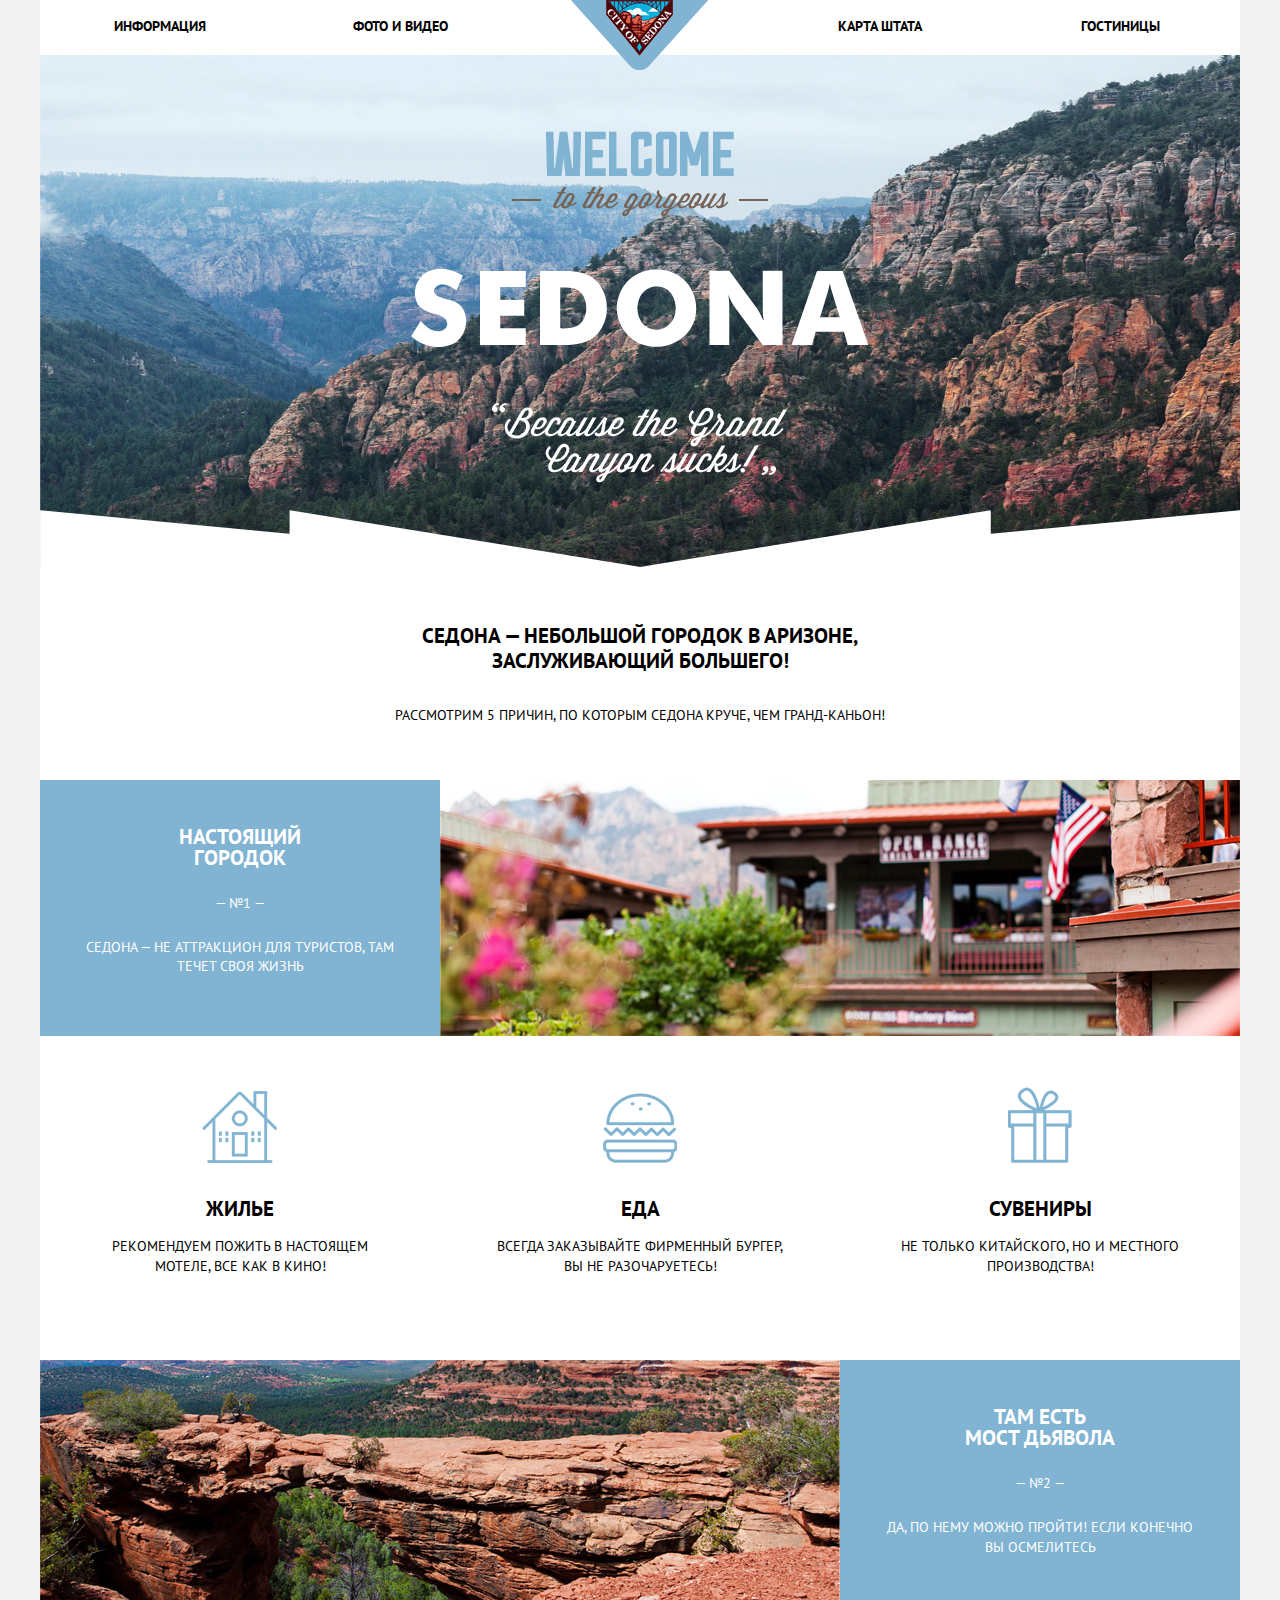
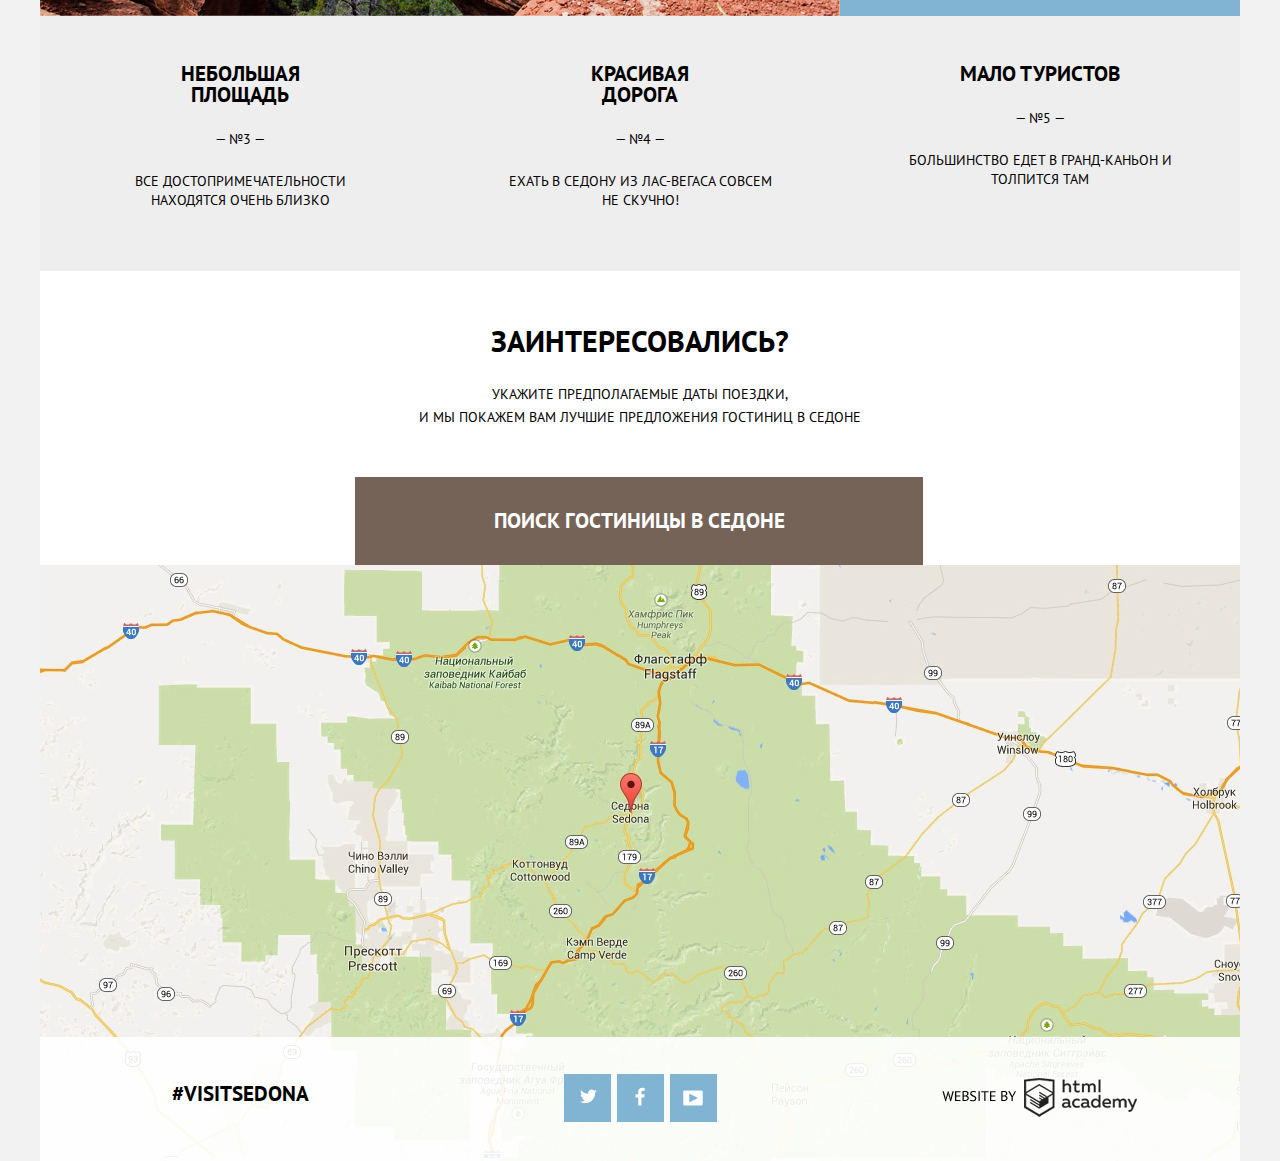
==== commit 7388d11b: "Pre-fix" ====
--- a/index.html
+++ b/index.html
@@ -4,15 +4,15 @@
   <meta charset="utf-8">
   <title>Седона — главная</title>
   <link href="https://fonts.googleapis.com/css?family=PT+Sans:400,700&amp;subset=cyrillic" rel="stylesheet">
-  <link href="css/normalize.css" rel="stylesheet">
-  <link href="css/style-mini.css" rel="stylesheet">
+  <link href="css/normalize-min.css" rel="stylesheet">
+  <link href="css/style-min.css" rel="stylesheet">
 </head>
 <body>
   <div class="container">
     <header class="main-header">
-      <a href="index.html" class="logo"><img src="img/logo.png" width="138" height="70" alt="Логотип"></a>
+      <span class="logo"><img src="img/logo.png" width="138" height="70" alt="Логотип"></span>
       <ul class="main-nav clearfix">
-        <li class="left"><a href="#"><span>Информация</span></a></li>
+        <li class="left"><a href="#">Информация</a></li>
         <li class="left"><a href="#">Фото и видео</a></li>
         <li class="right"><a href="hotels.html">Гостиницы</a></li>
         <li class="right"><a href="#">Карта штата</a></li>
@@ -32,7 +32,7 @@
         <div class="bar-one clearfix">
           <div class="reasons blue">
             <h3 class="title">Настоящий городок</h3>
-            <p> — №1 —</p>
+            <span> — №1 —</span>
             <p>Седона — не аттракцион для туристов, там течет своя жизнь</p>
           </div>
           <img src="img/reasons-first-bar.jpg" class="bar-pic" width="800" height="256" alt="Beautiful Sedona">
@@ -58,24 +58,24 @@
           <img src="img/reasons-second-bar.jpg" class="bar-pic" width="800" height="256" alt="Beautiful Sedona again">
           <div class="reasons blue">
             <h3 class="title">Там есть<br> мост дьявола</h3>
-            <p> — №2 —</p>
+            <span> — №2 —</span>
             <p>Да, по нему можно пройти! Если конечно вы осмелитесь</p>
           </div>
         </div>
         <div class="reasons gray clearfix">
           <section>
             <h3 class="title">Небольшая площадь</h3>
-            <p> — №3 —</p>
+            <span> — №3 —</span>
             <p>Все достопримечательности находятся очень близко</p>
           </section>
           <section>
             <h3 class="title">Красивая дорога</h3>
-            <p> — №4 —</p>
+            <span> — №4 —</span>
             <p>Ехать в Седону из Лас-Вегаса совсем не скучно!</p>
           </section>
           <section>
             <h3 class="title">Мало туристов</h3>
-            <p> — №5 —</p>
+            <span> — №5 —</span>
             <p>Большинство едет в Гранд-Каньон и толпится там</p>
           </section>
         </div>
@@ -84,67 +84,50 @@
         <div class="interested">
           <h2 class="title">Заинтересовались?</h2>
           <p>Укажите предполагаемые даты поездки,<br> и мы покажем вам лучшие предложения гостиниц в Седоне</p>
+          <button class="brown" type="button">Поиск гостиницы в Седоне</button>
+          <div class="hiding-block show-me">
+          <form action="#" method="get">
+            <div class="form-group-mega clearfix">
+              <div class="date-in form-group clearfix">
+                <label for="calendar-in">Дата заезда:
+                <input type="text" class="calendar-input" name="calendar-in" id="calendar-in" value="2016-07-01"><span class="sprite button-calendar">Календарь</span></label>
+              </div>
+              <div class="date-out form-group clearfix">
+                <label for="calendar-out">Дата выезда:
+                <input type="text" class="calendar-input" name="calendar-out" id="calendar-out" value="2016-07-15"><span class="sprite button-calendar">Календарь</span></label>
+              </div>
+              <div class="qty-adults form-group clearfix">
+                <label for="adult">Взрослые:</label>
+                <button type="button" class="button-plus-adult"></button><div class="button-plus">Плюс взрослый<div class="button-plus-h"></div><div class="button-plus-v"></div></div>
+                <input type="text" class="qty-adult" name="qty-adult" id="adult" value="2">
+                <button type="button" class="button-minus-adult"></button><div class="button-minus">Минус взрослый</div>
+              </div>
+              <div class="qty-childs form-group clearfix">
+                <label for="child">Дети:</label>
+                <button type="button" class="button-plus-child"></button><div class="button-plus">Плюс ребёнок<div class="button-plus-h"></div><div class="button-plus-v"></div></div>
+                <input type="text" class="qty-child" name="qty-child" id="child" value="0">
+                <button type="button" class="button-minus-child"></button><div class="button-minus">Минус ребёнок</div>
+              </div>
+              </div>
+              <button class="find-it-button">Найти</button>
+            </form>
+            </div>
         </div>
         <div class="map">
           <iframe src="https://www.google.com/maps/embed?pb=!1m18!1m12!1m3!1d497603.279555114!2d-111.81321434475477!3d34.98150543752869!2m3!1f0!2f0!3f0!3m2!1i1024!2i768!4f13.1!3m3!1m2!1s0x872da132f942b00d%3A0x5548c523fa6c8efd!2z0KHQtdC00L7QvdCwLCDQkNGA0LjQt9C-0L3QsCA4NjMzNiwg0KHQqNCQ!5e0!3m2!1sru!2sru!4v1494068378639" width="1200" height="593" style="border:0" allowfullscreen></iframe>
         </div>
-        <div class="brown">
-          <button type="button">Поиск гостиницы в Седоне</button>
-        </div>
-        <div class="hiding-block show-me">
-        <form action="#" method="get">
-          <div class="form-group-mega clearfix">
-            <div class="date-in form-group clearfix">
-              <label for="calendar-in">Дата заезда:
-              <input type="text" class="calendar-input" name="calendar-in" id="calendar-in" value="2016-07-01"><span class="sprite button-calendar">Календарь</span></label>
-            </div>
-            <div class="date-out form-group clearfix">
-              <label for="calendar-out">Дата выезда:
-              <input type="text" class="calendar-input" name="calendar-out" id="calendar-out" value="2016-07-15"><span class="sprite button-calendar">Календарь</span></label>
-            </div>
-            <div class="qty-adults form-group clearfix">
-              <label for="adult">Взрослые:</label>
-              <button type="button" class="button-plus-adult"></button><div class="button-plus"><div class="button-plus-h"></div><div class="button-plus-v"></div></div>
-              <input type="text" class="qty-adult" name="qty-adult" id="adult" value="2">
-              <button type="button" class="button-minus-adult"></button><div class="button-minus"></div>
-            </div>
-            <div class="qty-childs form-group clearfix">
-              <label for="child">Дети:</label>
-              <button type="button" class="button-plus-child"></button><div class="button-plus"><div class="button-plus-h"></div><div class="button-plus-v"></div></div>
-              <input type="text" class="qty-child" name="qty-child" id="child" value="0">
-              <button type="button" class="button-minus-child"></button><div class="button-minus"></div>
-            </div>
-          </div>
-            <div class="find-it">
-              <button class="find-it-button">Найти</button>
-            </div>
-          </form>
-          </div>
       </div>
     </main>
-    <footer class="main-footer">
-      <div class="visit">
-        <a href="#">#visitsedona</a>
+    <footer class="main-footer clearfix">
+      <a class="footer-block visit" href="#">#visitsedona</a>
+      <div class="footer-block links-social">
+        <a href="#" class="sprite social-twitter"></a>
+        <a href="#" class="sprite social-facebook"></a>
+        <a href="#" class="sprite social-yt"></a>
       </div>
-      <div class="links-social">
-        <div class="sprite social-twitter">
-          <a href="#"></a>
-          <div class="back-social"></div>
-        </div>
-        <div class="sprite social-facebook">
-          <a href="#"></a>
-          <div class="back-social"></div>
-        </div>
-        <div class="sprite social-yt">
-          <a href="#"></a>
-          <div class="back-social"></div>
-        </div>
-      </div>
-      <div class="sprite by-html-academy">
-        <a href="https://htmlacademy.ru/intensive/htmlcss"></a>
-      </div>
+      <a class="footer-block sprite by-html-academy" href="https://htmlacademy.ru/intensive/htmlcss">Html Academy</a>
     </footer>
   </div>
-  <script src="js/scripts-mini.js"></script>
+  <script src="js/scripts-min.js"></script>
 </body>
 </html>
--- a/css/style-min.css
+++ b/css/style-min.css
@@ -0,0 +1 @@
+body{background-color:#f2f2f2;text-transform:uppercase;font-size:14px;font-weight:400}.container{position:relative;width:1200px;margin:0 auto;padding:0;background-color:#fff;text-align:center}img{max-width:100%;max-height:100%}.sprite{background:url(../img/sprites.png) no-repeat}body,h2.title,h3.title{font-family:"PT Sans","Arial",sans-serif}h3.title{font-size:21px}.main-nav a,h2.title,h3.title{font-weight:700;color:#000}h2.title{font-size:28px}.clearfix::after{content:"";display:table;clear:both}.main-header{width:100%;font-size:0;text-align:center;min-height:56px}.main-nav{padding:0}.main-nav li{width:20%}.left{float:left}.bar-one img,.right{float:right}.main-nav a{display:block;padding:18px 0 28px;width:100%;font-size:14px;text-decoration:none}.main-nav a:hover{color:#81b3d2}.main-nav a:active{color:#b2b2b2}.active-page a,.active-page a:active,.active-page a:hover{color:#766357;cursor:pointer}.logo{position:absolute;left:50%;margin-left:-69px;font-size:14px;z-index:1}.main-pic-block{position:relative;width:1200px;height:512px;margin-top:-7px}.main-pic{background-color:#e4f1f9;position:absolute;left:0}.welcome-pic{position:absolute;margin-top:76px;left:50%;margin-left:-229px;z-index:1}.welcome-pic-bottom{position:absolute;height:57px;left:0;margin-top:455px;z-index:1}.intro h3,.intro p{display:block;margin:0 auto}.intro h3{line-height:1.2;max-width:440px;padding:56px 30px 34px}.intro p{max-width:500px;padding:0 0 56px;font-weight:400}.bar-one,.blue{background-color:#81b3d2}.bar-one{min-height:256px}.blue{float:left;width:308px;color:#fff;padding:46px 46px 0}.blue .title{color:#fff;margin:0 auto;width:160px;line-height:1}.blue p,.blue span{display:block;padding-top:27px}.blue p{font-weight:400;margin:0;line-height:1.4}.gray section,.white section{display:inline-block;vertical-align:top;width:31%;line-height:1.4}.white section{position:relative;font-size:14px;padding:105px 1% 70px}.burger,.gift,.house{position:absolute;left:50%;margin-left:-38px;bottom:197px;width:75px;height:72px;background-position:0 0}.burger,.gift{margin-left:-37px;background-position:0 -100px;width:74px;height:70px}.gift{margin-left:-32px;background-position:0 -200px;width:64px;height:76px}.white .title{display:block;width:100%;margin-top:53px;margin-bottom:5px}.gray p,.white p{display:block;margin-left:auto;margin-right:auto}.white p{font-weight:400;max-width:300px}div.bar-two{background-color:#81b3d2}.bar-two .blue{float:right}.bar-two img{float:left}.gray{background-color:#eee}.gray section{text-align:center;padding:0 1% 46px}.gray .title{display:block;max-width:160px;margin:47px auto 25px;line-height:1}.gray span{display:block;width:100%}.gray p{margin-top:22px;line-height:1.4;max-width:275px}.go-to-sedona,.interested{position:relative}.interested{padding-bottom:123px;padding-top:1px;background-color:#fff}.interested .title{font-size:30px;margin-top:52px}.interested p{line-height:1.6}.brown,.hiding-block{position:absolute;left:50%;margin-left:-285px}.brown{color:#fff;font-family:"PT Sans","Arial",sans-serif;font-weight:700;text-transform:uppercase;font-size:21px;width:568px;cursor:pointer;border:0;z-index:4;display:block;bottom:-688px;background-color:#766357;padding:32px 5px}.brown.with-js{bottom:0}.brown:hover{background-color:#604e43}.brown:active{background-color:#503e33;color:#706158}.hiding-block{background-color:#fff;bottom:-1064px;padding:55px;display:none;-webkit-box-shadow:0 0 20px rgba(0,0,0,.5);box-shadow:0 0 20px rgba(0,0,0,.5)}.hiding-block.with-js{bottom:-394px}.form-group-mega{padding-bottom:54px;font-weight:700}.form-group-mega .form-group{text-align:left}.date-in,.date-out{padding-top:9px;margin-bottom:29px}.calendar-input{float:right;min-width:291px;padding-left:13px;padding-right:40px;height:38px;margin-top:-11px;font:inherit;background-color:#f2f2f2}.form-group-mega button,.form-group-mega input{background-color:#f2f2f2;border:0;font:inherit}.form-group-mega button{cursor:pointer}.form-group-mega button:hover,.form-group-mega input:hover{background-color:#ebebeb}.form-group-mega input:focus{background-color:#fff;outline:2px solid #e5e5e5}.button-calendar{position:absolute;right:62px;top:62px;background-position:0 -400px;width:22px;height:22px;font-size:0}.date-out .button-calendar{top:128px}.button-calendar:hover{background-position:0 -300px}.button-calendar:active{background-position:0 -350px}.qty-adults,.qty-childs{min-height:38px;position:relative;float:left;min-width:227px}.qty-childs{float:right;margin-right:0;min-width:180px}.qty-adults label,.qty-childs label{float:left;padding-top:10px;height:100%}.qty-adults button,.qty-adults input,.qty-childs button,.qty-childs input{float:right;width:38px;height:38px;padding:0;text-align:center}.button-minus,.button-plus-h,.button-plus-v{position:absolute;height:3px;width:11px;right:89px;bottom:17px}.button-plus-h,.button-plus-v{background-color:inherit;right:14px}.button-plus-v{height:11px;width:3px;right:18px;bottom:13px}.button-minus,.button-plus{background-color:#a9a9a9;cursor:pointer;font-size:0}.button-minus:hover,.button-plus:hover,button:hover+.button-minus,button:hover+.button-plus{background-color:#000}.button-minus:active,.button-plus:active,.find-it-button,button:active+.button-minus,button:active+.button-plus{background-color:#81b3d2}.qty-adults button,.qty-childs button{font-size:0}.find-it-button{width:458px;padding:17px;font-size:21px;color:#fff;font-weight:700;font-family:"PT Sans","Arial",sans-serif;text-transform:uppercase;border:0;cursor:pointer}.find-it-button:hover{background-color:#669ec0}.find-it-button:active{background-color:#5496bd;color:#88b6d1}.map{position:relative;z-index:2;background-color:#f2f1ef;background-image:url(../img/map.jpg)}.sort{min-height:151px;background-color:#42719b;background-image:url(../img/mountains-filter.jpg);background-position:0 30%;padding:15px 73px 20px;color:#fff}.sort-block{padding:0;float:left;width:252px;text-align:left}.sort .title{padding:13px 0;margin:0;font-size:16px;color:#fff}.sort .form-group{display:block;position:relative}.sort label{display:inline-block;vertical-align:top;cursor:pointer;padding:15px 0}.checking[type=checkbox]{position:relative;z-index:-1;margin-right:24px}.form-group .check-mark-off{position:absolute;left:-2px;top:12px;width:24px;height:24px;background-position:-100px -350px;z-index:1;cursor:pointer}.checking[type=checkbox]:checked+.check-mark-off{background-position:-100px -300px}.checking[disabled]+.check-mark-off{background-position:-150px -350px}.checking[disabled]:checked+.check-mark-off{background-position:-150px -300px}.pricing{float:right;min-width:316px}.from-to{position:relative;border:2px solid #fff;border-radius:2%}.from-to:before{content:"";position:absolute;background:#fff;width:2px;height:22px;left:50%;margin-left:-1px;top:7px}.from-to label,.sorting li{display:inline-block;vertical-align:top}.from-to label{text-align:center;width:151px;padding:6px 0}.from-to input{width:30px;font:inherit;color:inherit;background-color:transparent;border:0}.price-from input{width:7px}.price-to{margin-left:6px}.slider{position:relative;background-color:#928381;height:2px;width:100%;margin-top:20px;margin-bottom:33px}.range-slider{background-color:#fff;height:2px;width:80%}.range-element{background-color:#ababab;position:absolute;width:4px;height:4px;top:-9px;border:8px solid #fff;border-radius:50%;cursor:pointer}.max-slider{left:80%}.range-element:hover{background-color:#1c4f80}.show{float:right;width:325px}.show button{min-width:137px;min-height:35px;border:2px solid #fff;border-radius:2px;font:inherit;color:#fff;background-color:transparent;cursor:pointer}.show button:hover{background-color:#fff;color:#000}.before-not-a-table{height:21px;padding:30px 71px 34px;border-bottom:1px solid #e5e5e5}.before-not-a-table .title{float:left;font-size:21px;font-weight:700;margin-right:49px}.sorting{text-align:left;margin-top:5px}.sorting li{font-size:12px;margin-right:29px}.sorting li:first-child{margin-right:36px}.sorting a,.sorting a:hover{color:#c6c6c6;text-decoration:underline dotted #81b3d2}.sorting a:hover{color:#81b3d2}.sorting a:active{color:#000;text-decoration:none}a.sorting-active,a.sorting-active:active,a.sorting-active:hover{color:#81b3d2;text-decoration:none}.sorting-up-down{float:right;height:15px;margin-top:-27px}.sorting-up-down div{float:right;margin-left:13px;width:11px;height:10px;font-size:0}.triangle-up-gray{background-position:-200px -250px;cursor:pointer}.triangle-up-gray:hover{background-position:-200px -150px}.triangle-up-gray:active{background-position:-200px -200px}.triangle-down-gray{background-position:-250px -250px;cursor:pointer}.triangle-down-gray:hover{background-position:-250px -150px}.sorting-down-active,.sorting-down-active:active,.sorting-down-active:hover,.triangle-down-gray:active{background-position:-250px -200px}.hotels-bar{display:block;border-bottom:1px solid #e5e5e5;padding:30px 71px 28px}.not-a-table{font-size:14px;margin-bottom:17px}.hotels-bar-block{float:left;text-align:left}.rating{float:right}.table-pic{margin-right:31px}.hotel-link{display:block;text-decoration:none;font-size:21px;font-weight:700;color:#000;margin-top:-5px}.hotel-link:hover{color:#81b3d2}.hotel-link:active{color:#b2b2b2}.mini-block{display:inline-block;vertical-align:top;margin-top:11px;margin-right:1px}.details-booking,.details-details{display:block;margin-top:16px;text-align:center;text-decoration:none;color:#fff;font-weight:700;line-height:1.4}.details-booking{background-color:#766357;padding:4px 17px}.details-booking:hover{background-color:#604e43}.details-booking:active{background-color:#503e33;color:#766860}.details-details{background-color:#81b3d2;padding:4px 17px}.details-details:hover{background-color:#669ec0}.details-details:active{background-color:#5496bd;color:#6ca5c6}.rating{text-align:right}.stars{display:block;margin-left:auto;margin-bottom:45px;font-size:0}.stars-four,.stars-two{background-position:-100px -250px;width:89px;height:17px}.stars-two{background-position:-100px -150px;width:42px}.stars-three{background-position:-100px -200px;width:65px;height:17px}.rating .value{background-color:#f2f2f2;padding:6px 14px}.hotels-bar:last-child{padding-bottom:150px}.main-footer{font-size:0;position:absolute;bottom:0;background-color:rgba(255,255,255,.9);width:100%;z-index:2}.footer-block{float:left;width:400px;padding:37px 0 39px;text-align:center}.visit{display:block;font-size:21px;color:#000;font-weight:700;text-decoration:none;padding-top:45px}.links-social a{display:inline-block;vertical-align:top;width:47px;height:48px;background-color:#81b3d2;margin:0 3px}.social-twitter{background-position:-34px -285px}.social-facebook{background-position:-32px -337px}.social-yt{background-position:-37px -384px}.links-social a:active,.links-social a:hover{background-color:#5496bd}.social-twitter:active{background-position:-184px -285px}.social-facebook:active{background-position:-182px -337px}.social-yt:active{background-position:-187px -384px}.by-html-academy{display:block;padding-top:0;padding-bottom:0;margin-top:41px;height:39px;width:195px;margin-left:102px;background-position:-100px 0}.by-html-academy:hover{background-position:-100px -50px}.by-html-academy:active{background-position:-100px -100px}.show-me{display:block;position:absolute;z-index:3;-webkit-animation-name:lift-down;animation-name:lift-down;-webkit-animation-duration:.5s;animation-duration:.5s}@-webkit-keyframes lift-down{0%{-webkit-transform:translateY(-395px);transform:translateY(-395px)}to{-webkit-transform:translateY(0);transform:translateY(0)}}@keyframes lift-down{0%{-webkit-transform:translateY(-395px);transform:translateY(-395px)}to{-webkit-transform:translateY(0);transform:translateY(0)}}
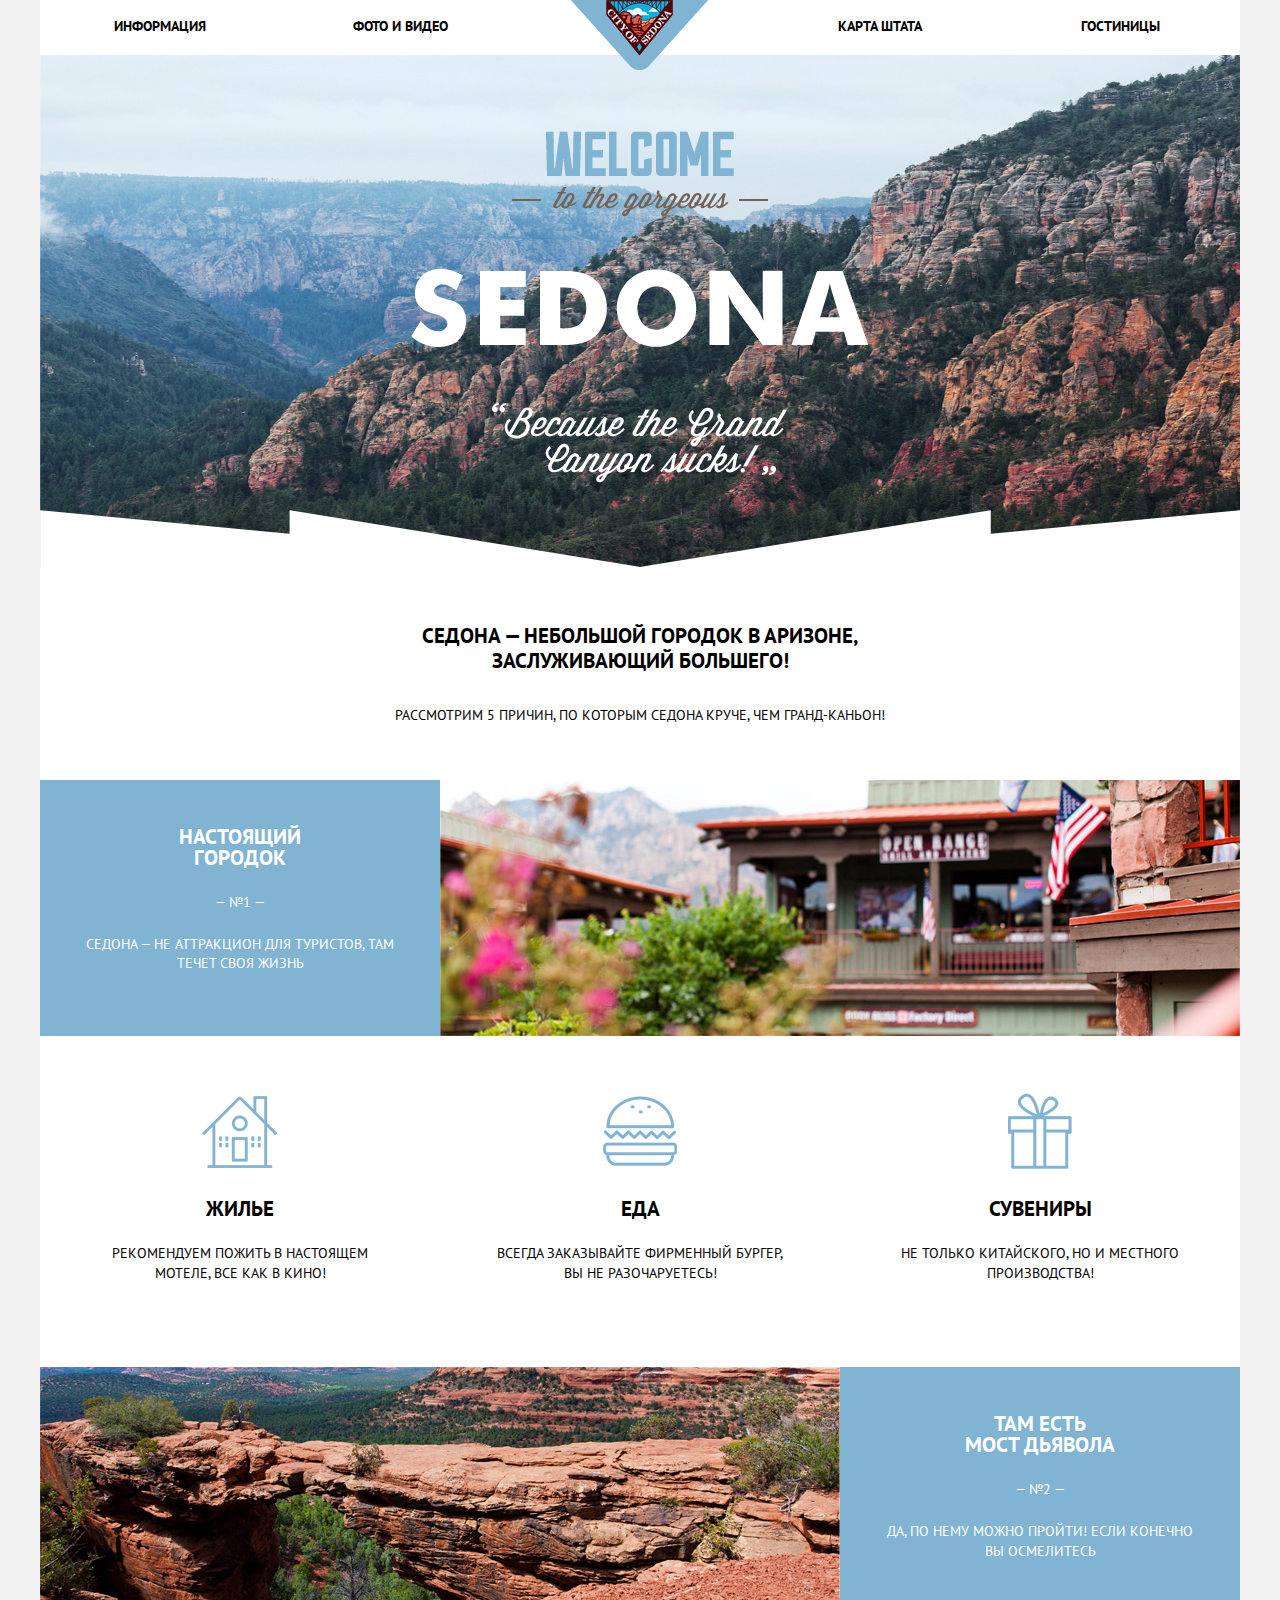
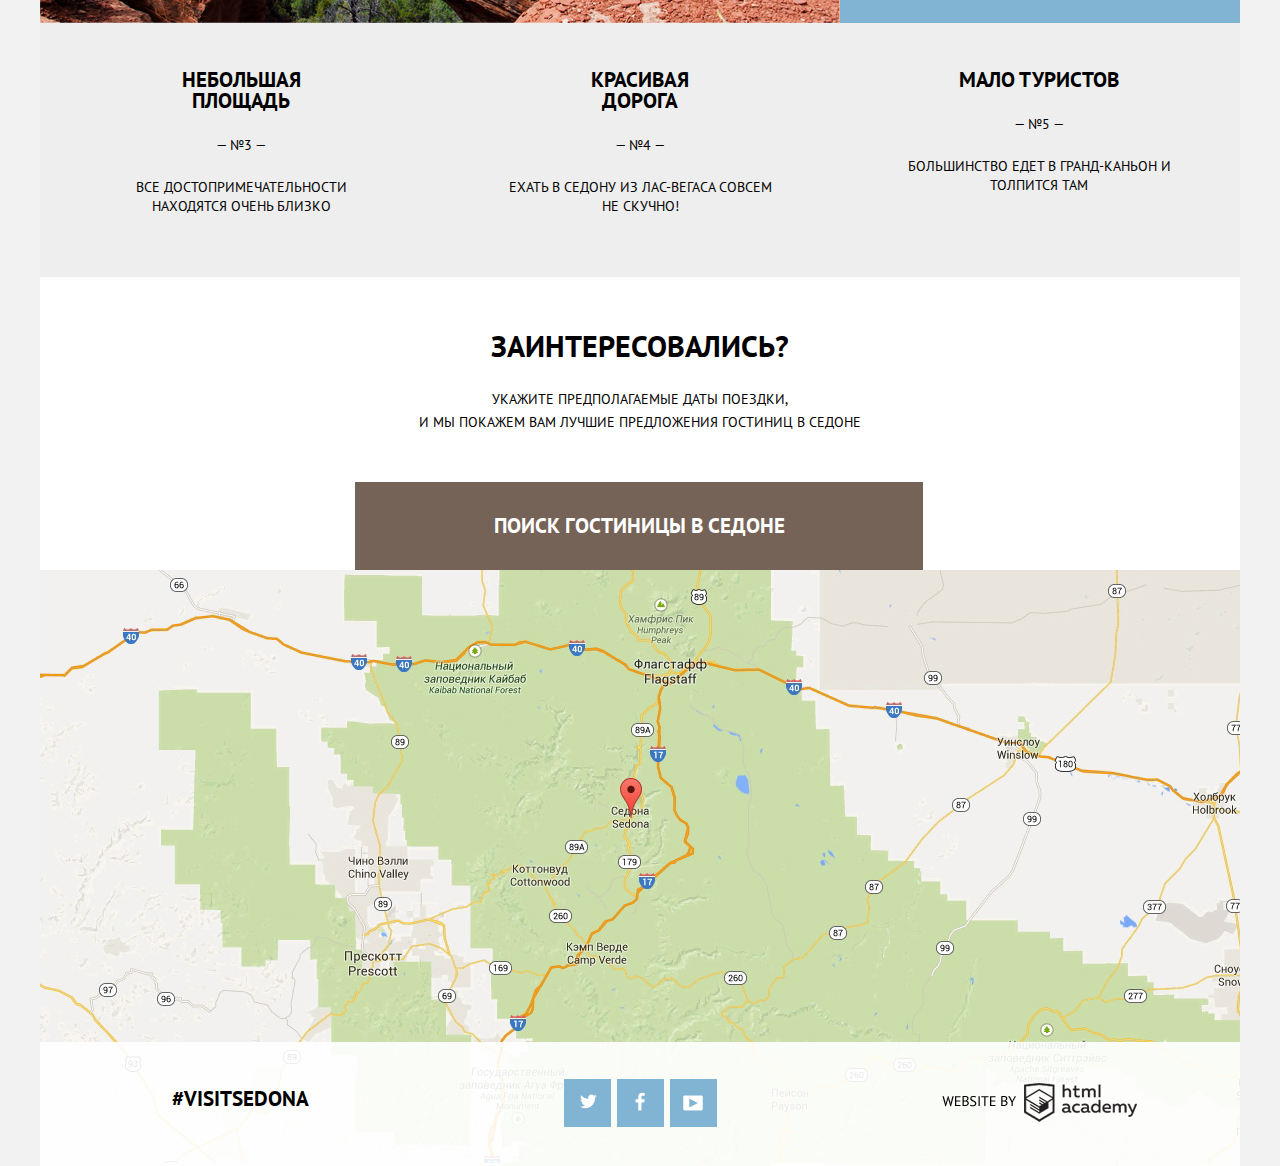
==== commit 3526d36f: "Final fix(?)" ====
--- a/index.html
+++ b/index.html
@@ -38,21 +38,21 @@
           <img src="img/reasons-first-bar.jpg" class="bar-pic" width="800" height="256" alt="Beautiful Sedona">
         </div>
         <div class="reasons white">
-          <section>
+          <div class="reasons-partition">
             <div class="sprite house"></div>
             <h3 class="title">Жилье</h3>
             <p>Рекомендуем пожить в настоящем мотеле, все как в кино!</p>
-          </section>
-          <section>
+          </div>
+          <div class="reasons-partition">
             <div class="sprite burger"></div>
             <h3 class="title">Еда</h3>
             <p>Всегда заказывайте фирменный бургер, вы не разочаруетесь!</p>
-          </section>
-          <section>
+          </div>
+          <div class="reasons-partition">
             <div class="sprite gift"></div>
             <h3 class="title">Сувениры</h3>
             <p>Не только китайского, но и местного производства!</p>
-          </section>
+          </div>
         </div>
         <div class="bar-two clearfix">
           <img src="img/reasons-second-bar.jpg" class="bar-pic" width="800" height="256" alt="Beautiful Sedona again">
@@ -63,21 +63,21 @@
           </div>
         </div>
         <div class="reasons gray clearfix">
-          <section>
+          <div class="reasons-partition">
             <h3 class="title">Небольшая площадь</h3>
             <span> — №3 —</span>
             <p>Все достопримечательности находятся очень близко</p>
-          </section>
-          <section>
+          </div>
+          <div class="reasons-partition">
             <h3 class="title">Красивая дорога</h3>
             <span> — №4 —</span>
             <p>Ехать в Седону из Лас-Вегаса совсем не скучно!</p>
-          </section>
-          <section>
+          </div>
+          <div class="reasons-partition">
             <h3 class="title">Мало туристов</h3>
             <span> — №5 —</span>
             <p>Большинство едет в Гранд-Каньон и толпится там</p>
-          </section>
+          </div>
         </div>
       </div>
       <div class="go-to-sedona">
@@ -121,9 +121,9 @@
     <footer class="main-footer clearfix">
       <a class="footer-block visit" href="#">#visitsedona</a>
       <div class="footer-block links-social">
-        <a href="#" class="sprite social-twitter"></a>
-        <a href="#" class="sprite social-facebook"></a>
-        <a href="#" class="sprite social-yt"></a>
+        <a href="#" class="sprite social-icon social-twitter"></a>
+        <a href="#" class="sprite social-icon social-facebook"></a>
+        <a href="#" class="sprite social-icon social-yt"></a>
       </div>
       <a class="footer-block sprite by-html-academy" href="https://htmlacademy.ru/intensive/htmlcss">Html Academy</a>
     </footer>
--- a/css/style-min.css
+++ b/css/style-min.css
@@ -1 +1 @@
-body{background-color:#f2f2f2;text-transform:uppercase;font-size:14px;font-weight:400}.container{position:relative;width:1200px;margin:0 auto;padding:0;background-color:#fff;text-align:center}img{max-width:100%;max-height:100%}.sprite{background:url(../img/sprites.png) no-repeat}body,h2.title,h3.title{font-family:"PT Sans","Arial",sans-serif}h3.title{font-size:21px}.main-nav a,h2.title,h3.title{font-weight:700;color:#000}h2.title{font-size:28px}.clearfix::after{content:"";display:table;clear:both}.main-header{width:100%;font-size:0;text-align:center;min-height:56px}.main-nav{padding:0}.main-nav li{width:20%}.left{float:left}.bar-one img,.right{float:right}.main-nav a{display:block;padding:18px 0 28px;width:100%;font-size:14px;text-decoration:none}.main-nav a:hover{color:#81b3d2}.main-nav a:active{color:#b2b2b2}.active-page a,.active-page a:active,.active-page a:hover{color:#766357;cursor:pointer}.logo{position:absolute;left:50%;margin-left:-69px;font-size:14px;z-index:1}.main-pic-block{position:relative;width:1200px;height:512px;margin-top:-7px}.main-pic{background-color:#e4f1f9;position:absolute;left:0}.welcome-pic{position:absolute;margin-top:76px;left:50%;margin-left:-229px;z-index:1}.welcome-pic-bottom{position:absolute;height:57px;left:0;margin-top:455px;z-index:1}.intro h3,.intro p{display:block;margin:0 auto}.intro h3{line-height:1.2;max-width:440px;padding:56px 30px 34px}.intro p{max-width:500px;padding:0 0 56px;font-weight:400}.bar-one,.blue{background-color:#81b3d2}.bar-one{min-height:256px}.blue{float:left;width:308px;color:#fff;padding:46px 46px 0}.blue .title{color:#fff;margin:0 auto;width:160px;line-height:1}.blue p,.blue span{display:block;padding-top:27px}.blue p{font-weight:400;margin:0;line-height:1.4}.gray section,.white section{display:inline-block;vertical-align:top;width:31%;line-height:1.4}.white section{position:relative;font-size:14px;padding:105px 1% 70px}.burger,.gift,.house{position:absolute;left:50%;margin-left:-38px;bottom:197px;width:75px;height:72px;background-position:0 0}.burger,.gift{margin-left:-37px;background-position:0 -100px;width:74px;height:70px}.gift{margin-left:-32px;background-position:0 -200px;width:64px;height:76px}.white .title{display:block;width:100%;margin-top:53px;margin-bottom:5px}.gray p,.white p{display:block;margin-left:auto;margin-right:auto}.white p{font-weight:400;max-width:300px}div.bar-two{background-color:#81b3d2}.bar-two .blue{float:right}.bar-two img{float:left}.gray{background-color:#eee}.gray section{text-align:center;padding:0 1% 46px}.gray .title{display:block;max-width:160px;margin:47px auto 25px;line-height:1}.gray span{display:block;width:100%}.gray p{margin-top:22px;line-height:1.4;max-width:275px}.go-to-sedona,.interested{position:relative}.interested{padding-bottom:123px;padding-top:1px;background-color:#fff}.interested .title{font-size:30px;margin-top:52px}.interested p{line-height:1.6}.brown,.hiding-block{position:absolute;left:50%;margin-left:-285px}.brown{color:#fff;font-family:"PT Sans","Arial",sans-serif;font-weight:700;text-transform:uppercase;font-size:21px;width:568px;cursor:pointer;border:0;z-index:4;display:block;bottom:-688px;background-color:#766357;padding:32px 5px}.brown.with-js{bottom:0}.brown:hover{background-color:#604e43}.brown:active{background-color:#503e33;color:#706158}.hiding-block{background-color:#fff;bottom:-1064px;padding:55px;display:none;-webkit-box-shadow:0 0 20px rgba(0,0,0,.5);box-shadow:0 0 20px rgba(0,0,0,.5)}.hiding-block.with-js{bottom:-394px}.form-group-mega{padding-bottom:54px;font-weight:700}.form-group-mega .form-group{text-align:left}.date-in,.date-out{padding-top:9px;margin-bottom:29px}.calendar-input{float:right;min-width:291px;padding-left:13px;padding-right:40px;height:38px;margin-top:-11px;font:inherit;background-color:#f2f2f2}.form-group-mega button,.form-group-mega input{background-color:#f2f2f2;border:0;font:inherit}.form-group-mega button{cursor:pointer}.form-group-mega button:hover,.form-group-mega input:hover{background-color:#ebebeb}.form-group-mega input:focus{background-color:#fff;outline:2px solid #e5e5e5}.button-calendar{position:absolute;right:62px;top:62px;background-position:0 -400px;width:22px;height:22px;font-size:0}.date-out .button-calendar{top:128px}.button-calendar:hover{background-position:0 -300px}.button-calendar:active{background-position:0 -350px}.qty-adults,.qty-childs{min-height:38px;position:relative;float:left;min-width:227px}.qty-childs{float:right;margin-right:0;min-width:180px}.qty-adults label,.qty-childs label{float:left;padding-top:10px;height:100%}.qty-adults button,.qty-adults input,.qty-childs button,.qty-childs input{float:right;width:38px;height:38px;padding:0;text-align:center}.button-minus,.button-plus-h,.button-plus-v{position:absolute;height:3px;width:11px;right:89px;bottom:17px}.button-plus-h,.button-plus-v{background-color:inherit;right:14px}.button-plus-v{height:11px;width:3px;right:18px;bottom:13px}.button-minus,.button-plus{background-color:#a9a9a9;cursor:pointer;font-size:0}.button-minus:hover,.button-plus:hover,button:hover+.button-minus,button:hover+.button-plus{background-color:#000}.button-minus:active,.button-plus:active,.find-it-button,button:active+.button-minus,button:active+.button-plus{background-color:#81b3d2}.qty-adults button,.qty-childs button{font-size:0}.find-it-button{width:458px;padding:17px;font-size:21px;color:#fff;font-weight:700;font-family:"PT Sans","Arial",sans-serif;text-transform:uppercase;border:0;cursor:pointer}.find-it-button:hover{background-color:#669ec0}.find-it-button:active{background-color:#5496bd;color:#88b6d1}.map{position:relative;z-index:2;background-color:#f2f1ef;background-image:url(../img/map.jpg)}.sort{min-height:151px;background-color:#42719b;background-image:url(../img/mountains-filter.jpg);background-position:0 30%;padding:15px 73px 20px;color:#fff}.sort-block{padding:0;float:left;width:252px;text-align:left}.sort .title{padding:13px 0;margin:0;font-size:16px;color:#fff}.sort .form-group{display:block;position:relative}.sort label{display:inline-block;vertical-align:top;cursor:pointer;padding:15px 0}.checking[type=checkbox]{position:relative;z-index:-1;margin-right:24px}.form-group .check-mark-off{position:absolute;left:-2px;top:12px;width:24px;height:24px;background-position:-100px -350px;z-index:1;cursor:pointer}.checking[type=checkbox]:checked+.check-mark-off{background-position:-100px -300px}.checking[disabled]+.check-mark-off{background-position:-150px -350px}.checking[disabled]:checked+.check-mark-off{background-position:-150px -300px}.pricing{float:right;min-width:316px}.from-to{position:relative;border:2px solid #fff;border-radius:2%}.from-to:before{content:"";position:absolute;background:#fff;width:2px;height:22px;left:50%;margin-left:-1px;top:7px}.from-to label,.sorting li{display:inline-block;vertical-align:top}.from-to label{text-align:center;width:151px;padding:6px 0}.from-to input{width:30px;font:inherit;color:inherit;background-color:transparent;border:0}.price-from input{width:7px}.price-to{margin-left:6px}.slider{position:relative;background-color:#928381;height:2px;width:100%;margin-top:20px;margin-bottom:33px}.range-slider{background-color:#fff;height:2px;width:80%}.range-element{background-color:#ababab;position:absolute;width:4px;height:4px;top:-9px;border:8px solid #fff;border-radius:50%;cursor:pointer}.max-slider{left:80%}.range-element:hover{background-color:#1c4f80}.show{float:right;width:325px}.show button{min-width:137px;min-height:35px;border:2px solid #fff;border-radius:2px;font:inherit;color:#fff;background-color:transparent;cursor:pointer}.show button:hover{background-color:#fff;color:#000}.before-not-a-table{height:21px;padding:30px 71px 34px;border-bottom:1px solid #e5e5e5}.before-not-a-table .title{float:left;font-size:21px;font-weight:700;margin-right:49px}.sorting{text-align:left;margin-top:5px}.sorting li{font-size:12px;margin-right:29px}.sorting li:first-child{margin-right:36px}.sorting a,.sorting a:hover{color:#c6c6c6;text-decoration:underline dotted #81b3d2}.sorting a:hover{color:#81b3d2}.sorting a:active{color:#000;text-decoration:none}a.sorting-active,a.sorting-active:active,a.sorting-active:hover{color:#81b3d2;text-decoration:none}.sorting-up-down{float:right;height:15px;margin-top:-27px}.sorting-up-down div{float:right;margin-left:13px;width:11px;height:10px;font-size:0}.triangle-up-gray{background-position:-200px -250px;cursor:pointer}.triangle-up-gray:hover{background-position:-200px -150px}.triangle-up-gray:active{background-position:-200px -200px}.triangle-down-gray{background-position:-250px -250px;cursor:pointer}.triangle-down-gray:hover{background-position:-250px -150px}.sorting-down-active,.sorting-down-active:active,.sorting-down-active:hover,.triangle-down-gray:active{background-position:-250px -200px}.hotels-bar{display:block;border-bottom:1px solid #e5e5e5;padding:30px 71px 28px}.not-a-table{font-size:14px;margin-bottom:17px}.hotels-bar-block{float:left;text-align:left}.rating{float:right}.table-pic{margin-right:31px}.hotel-link{display:block;text-decoration:none;font-size:21px;font-weight:700;color:#000;margin-top:-5px}.hotel-link:hover{color:#81b3d2}.hotel-link:active{color:#b2b2b2}.mini-block{display:inline-block;vertical-align:top;margin-top:11px;margin-right:1px}.details-booking,.details-details{display:block;margin-top:16px;text-align:center;text-decoration:none;color:#fff;font-weight:700;line-height:1.4}.details-booking{background-color:#766357;padding:4px 17px}.details-booking:hover{background-color:#604e43}.details-booking:active{background-color:#503e33;color:#766860}.details-details{background-color:#81b3d2;padding:4px 17px}.details-details:hover{background-color:#669ec0}.details-details:active{background-color:#5496bd;color:#6ca5c6}.rating{text-align:right}.stars{display:block;margin-left:auto;margin-bottom:45px;font-size:0}.stars-four,.stars-two{background-position:-100px -250px;width:89px;height:17px}.stars-two{background-position:-100px -150px;width:42px}.stars-three{background-position:-100px -200px;width:65px;height:17px}.rating .value{background-color:#f2f2f2;padding:6px 14px}.hotels-bar:last-child{padding-bottom:150px}.main-footer{font-size:0;position:absolute;bottom:0;background-color:rgba(255,255,255,.9);width:100%;z-index:2}.footer-block{float:left;width:400px;padding:37px 0 39px;text-align:center}.visit{display:block;font-size:21px;color:#000;font-weight:700;text-decoration:none;padding-top:45px}.links-social a{display:inline-block;vertical-align:top;width:47px;height:48px;background-color:#81b3d2;margin:0 3px}.social-twitter{background-position:-34px -285px}.social-facebook{background-position:-32px -337px}.social-yt{background-position:-37px -384px}.links-social a:active,.links-social a:hover{background-color:#5496bd}.social-twitter:active{background-position:-184px -285px}.social-facebook:active{background-position:-182px -337px}.social-yt:active{background-position:-187px -384px}.by-html-academy{display:block;padding-top:0;padding-bottom:0;margin-top:41px;height:39px;width:195px;margin-left:102px;background-position:-100px 0}.by-html-academy:hover{background-position:-100px -50px}.by-html-academy:active{background-position:-100px -100px}.show-me{display:block;position:absolute;z-index:3;-webkit-animation-name:lift-down;animation-name:lift-down;-webkit-animation-duration:.5s;animation-duration:.5s}@-webkit-keyframes lift-down{0%{-webkit-transform:translateY(-395px);transform:translateY(-395px)}to{-webkit-transform:translateY(0);transform:translateY(0)}}@keyframes lift-down{0%{-webkit-transform:translateY(-395px);transform:translateY(-395px)}to{-webkit-transform:translateY(0);transform:translateY(0)}}
+body{background-color:#f2f2f2;text-transform:uppercase;font-size:14px;font-weight:400}.container{position:relative;width:1200px;margin:0 auto;padding:0;background-color:#fff;text-align:center}img{max-width:100%;max-height:100%}.sprite{background:url(../img/sprites.png) no-repeat}body,h2.title,h3.title{font-family:"PT Sans","Arial",sans-serif}h3.title{font-size:21px}.main-nav a,h2.title,h3.title{font-weight:700;color:#000}h2.title{font-size:28px}.clearfix::after{content:"";display:table;clear:both}.main-header{width:100%;font-size:0;text-align:center;min-height:56px}.main-nav{padding:0}.main-nav li{width:20%}.left{float:left}.bar-one img,.right{float:right}.main-nav a{display:block;padding:18px 0;margin-bottom:10px;width:100%;font-size:14px;text-decoration:none}.main-nav a:hover{color:#81b3d2}.main-nav a:active{color:#b2b2b2}.active-page a,.active-page a:active,.active-page a:hover{color:#766357;cursor:pointer}.logo{position:absolute;left:50%;margin-left:-69px;font-size:14px;z-index:1}.main-pic-block{position:relative;width:1200px;height:512px;margin-top:-7px}.main-pic{background-color:#e4f1f9;position:absolute;left:0}.welcome-pic{position:absolute;margin-top:76px;left:50%;margin-left:-229px;z-index:1}.welcome-pic-bottom{position:absolute;height:57px;left:0;margin-top:455px;z-index:1}.intro h3,.intro p{display:block;margin:0 auto}.intro h3{line-height:1.2;max-width:440px;padding:56px 30px 34px}.intro p{max-width:500px;padding:0 0 56px;font-weight:400}.bar-one,.blue{background-color:#81b3d2}.bar-one{min-height:256px}.blue{float:left;width:308px;color:#fff;padding:46px 46px 0}.blue .title{color:#fff;margin:0 auto;width:160px;line-height:1}.blue p,.blue span{display:block;padding-top:26px}.blue p{font-weight:400;padding-top:25px;margin:0;line-height:1.4}.white .reasons-partition{position:relative;font-size:14px;display:inline-block;vertical-align:top;padding:55px 4% 70px;line-height:1.4}.burger,.gift,.house{position:absolute;left:50%;margin-left:-38px;top:60px;width:75px;height:72px;background-position:0 0}.burger,.gift{margin-left:-37px;background-position:0 -100px;width:74px;height:70px}.gift{margin-left:-32px;top:57px;background-position:0 -200px;width:64px;height:76px}.white .title{max-width:200px;margin-top:103px}.gray p,.gray span,.white .title,.white p{display:block;margin-left:auto;margin-right:auto}.white p{font-weight:400;max-width:300px}.bar-two{background-color:#81b3d2}.bar-two .blue{float:right}.bar-two img{float:left}.gray{background-color:#eee}.gray .reasons-partition{display:inline-block;vertical-align:top;text-align:center;padding:10px 5% 46px;line-height:1.4}.gray .title{display:block;max-width:160px;margin:36px auto 25px;line-height:1}.gray p,.gray span{max-width:200px}.gray p{margin-top:22px;line-height:1.4;max-width:275px}.interested{position:relative;background-color:#fff}.interested .title{font-size:30px;margin-top:52px}.interested p{line-height:1.6}.brown,.hiding-block{left:50%;margin-left:-285px}.brown{margin-top:49px;margin-bottom:396px;color:#fff;font-family:"PT Sans","Arial",sans-serif;font-weight:700;text-transform:uppercase;font-size:21px;width:568px;cursor:pointer;border:0;z-index:4;display:block;position:relative;background-color:#766357;padding:32px 5px}.brown.with-js{margin-bottom:0}.brown:hover{background-color:#604e43}.brown:active{background-color:#503e33;color:#706158}.hiding-block{position:absolute;background-color:#fff;bottom:-395px;padding:55px;display:none;-webkit-box-shadow:0 0 20px rgba(0,0,0,.5);box-shadow:0 0 20px rgba(0,0,0,.5)}.form-group-mega{padding-bottom:54px;font-weight:700}.form-group-mega .form-group{text-align:left}.date-in,.date-out{padding-top:9px;margin-bottom:29px}.calendar-input{float:right;min-width:291px;padding-left:13px;padding-right:40px;height:38px;margin-top:-11px;font:inherit;background-color:#f2f2f2}.form-group-mega button,.form-group-mega input{background-color:#f2f2f2;border:0;font:inherit}.form-group-mega button{cursor:pointer}.form-group-mega button:hover,.form-group-mega input:hover{background-color:#ebebeb}.form-group-mega input:focus{background-color:#fff;outline:2px solid #e5e5e5}.button-calendar{position:absolute;right:62px;top:62px;background-position:0 -400px;width:22px;height:22px;font-size:0}.date-out .button-calendar{top:128px}.button-calendar:hover{background-position:0 -300px}.button-calendar:active{background-position:0 -350px}.qty-adults,.qty-childs{min-height:38px;position:relative;float:left;min-width:227px}.qty-childs{float:right;margin-right:0;min-width:180px}.qty-adults label,.qty-childs label{float:left;padding-top:10px;height:100%}.qty-adults button,.qty-adults input,.qty-childs button,.qty-childs input{float:right;width:38px;height:38px;padding:0;text-align:center}.button-minus,.button-plus-h,.button-plus-v{position:absolute;height:3px;width:11px;right:89px;bottom:17px}.button-plus-h,.button-plus-v{background-color:inherit;right:14px}.button-plus-v{height:11px;width:3px;right:18px;bottom:13px}.button-minus,.button-plus{background-color:#a9a9a9;cursor:pointer;font-size:0}.button-minus:hover,.button-plus:hover,button:hover+.button-minus,button:hover+.button-plus{background-color:#000}.button-minus:active,.button-plus:active,.find-it-button,button:active+.button-minus,button:active+.button-plus{background-color:#81b3d2}.qty-adults button,.qty-childs button{font-size:0}.find-it-button{width:458px;padding:17px;font-size:21px;color:#fff;font-weight:700;font-family:"PT Sans","Arial",sans-serif;text-transform:uppercase;border:0;cursor:pointer}.find-it-button:hover{background-color:#669ec0}.find-it-button:active{background-color:#5496bd;color:#88b6d1}.map{position:relative;z-index:2;background-color:#f2f1ef;background-image:url(../img/map.jpg)}.sort{min-height:151px;background-color:#42719b;background-image:url(../img/mountains-filter.jpg);background-position:0 30%;padding:15px 73px 20px;color:#fff}.sort-block{padding:0;float:left;width:252px;text-align:left}.sort .title{padding:13px 0;margin:0;font-size:16px;color:#fff}.sort .form-group{display:block;position:relative}.sort label{display:inline-block;vertical-align:top;cursor:pointer;padding:15px 0}.checking[type=checkbox]{position:relative;z-index:-1;margin-right:24px}.form-group .check-mark-off{position:absolute;left:-2px;top:12px;width:24px;height:24px;background-position:-100px -350px;z-index:1;cursor:pointer}.checking[type=checkbox]:checked+.check-mark-off{background-position:-100px -300px}.checking[disabled]+.check-mark-off{background-position:-150px -350px}.checking[disabled]:checked+.check-mark-off{background-position:-150px -300px}.pricing{float:right;min-width:316px}.from-to{position:relative;border:2px solid #fff;border-radius:2%}.from-to:before{content:"";position:absolute;background:#fff;width:2px;height:22px;left:50%;margin-left:-1px;top:7px}.from-to label{display:inline-block;vertical-align:top;text-align:center;width:151px;padding:6px 0}.from-to input{width:30px;font:inherit;color:inherit;background-color:transparent;border:0}.price-from input{width:7px}.price-to{margin-left:6px}.slider{position:relative;background-color:#928381;height:2px;width:100%;margin-top:20px;margin-bottom:33px}.range-slider{background-color:#fff;height:2px;width:80%}.range-element{background-color:#ababab;position:absolute;width:4px;height:4px;top:-9px;border:8px solid #fff;border-radius:50%;cursor:pointer}.max-slider{left:80%}.range-element:hover{background-color:#1c4f80}.show{float:right;width:325px}.show button{min-width:137px;min-height:35px;border:2px solid #fff;border-radius:2px;font:inherit;color:#fff;background-color:transparent;cursor:pointer}.show button:hover{background-color:#fff;color:#000}.before-not-a-table{padding:31px 71px 19px;border-bottom:1px solid #e5e5e5}.before-not-a-table .title{float:left;max-width:130px;font-size:21px;font-weight:700;margin-right:49px}.before-not-a-table .title,.sorting,.sorting li{display:inline-block;vertical-align:top}.sorting{float:left;margin-top:5px;padding-left:0}.sorting li{font-size:12px;max-width:80px;margin-right:29px}.sorting li:first-child{margin-right:36px}.sorting a,.sorting a:hover{color:#c6c6c6;text-decoration:underline dotted #81b3d2}.sorting a:hover{color:#81b3d2}.sorting a:active{color:#000;text-decoration:none}a.sorting-active,a.sorting-active:active,a.sorting-active:hover{color:#81b3d2;text-decoration:none}.sorting-up-down{float:right;height:15px;margin-top:6px}.sorting-triangle{float:right;margin-left:13px;width:11px;height:10px;font-size:0}.triangle-up-gray{background-position:-200px -250px;cursor:pointer}.triangle-up-gray:hover{background-position:-200px -150px}.triangle-up-gray:active{background-position:-200px -200px}.triangle-down-gray{background-position:-250px -250px;cursor:pointer}.triangle-down-gray:hover{background-position:-250px -150px}.sorting-down-active,.sorting-down-active:active,.sorting-down-active:hover,.triangle-down-gray:active{background-position:-250px -200px}.hotels-bar{display:block;border-bottom:1px solid #e5e5e5;padding:30px 71px 28px}.not-a-table{font-size:14px;margin-bottom:17px}.hotels-bar-block{float:left;text-align:left}.rating{float:right}.table-pic{margin-right:31px}.hotel-link{display:block;text-decoration:none;font-size:21px;font-weight:700;color:#000;max-width:260px;margin-top:-5px}.hotel-link:hover{color:#81b3d2}.hotel-link:active{color:#b2b2b2}.mini-block{display:inline-block;vertical-align:top;margin-top:11px;margin-right:1px}.details-hotel,.details-price{max-width:160px}.details-booking,.details-details{display:block;margin-top:16px;text-align:center;text-decoration:none;color:#fff;font-weight:700;line-height:1.4;max-width:160px}.details-booking{background-color:#766357;padding:4px 17px}.details-booking:hover{background-color:#604e43}.details-booking:active{background-color:#503e33;color:#766860}.details-details{background-color:#81b3d2;padding:4px 17px}.details-details:hover{background-color:#669ec0}.details-details:active{background-color:#5496bd;color:#6ca5c6}.rating{text-align:right}.stars{display:block;margin-left:auto;margin-bottom:45px;font-size:0}.stars-four,.stars-two{background-position:-100px -250px;width:89px;height:17px}.stars-two{background-position:-100px -150px;width:42px}.stars-three{background-position:-100px -200px;width:65px;height:17px}.rating .value{background-color:#f2f2f2;padding:6px 14px;max-width:160px}.hotels-bar:last-child{padding-bottom:150px}.main-footer{font-size:0;position:absolute;bottom:0;background-color:rgba(255,255,255,.9);width:100%;z-index:2}.footer-block{float:left;width:400px;padding:37px 0 39px;text-align:center}.visit{display:block;width:200px;margin:30px 100px;padding:15px 0;font-size:21px;color:#000;font-weight:700;text-decoration:none}.social-icon{display:inline-block;vertical-align:top;width:47px;height:48px;background-color:#81b3d2;margin:0 3px}.social-twitter{background-position:-34px -285px}.social-facebook{background-position:-32px -337px}.social-yt{background-position:-37px -384px}.social-icon:active,.social-icon:hover{background-color:#5496bd}.social-twitter:active{background-position:-184px -285px}.social-facebook:active{background-position:-182px -337px}.social-yt:active{background-position:-187px -384px}.by-html-academy{display:block;padding-top:0;padding-bottom:0;margin-top:41px;height:39px;width:195px;margin-left:102px;background-position:-100px 0}.by-html-academy:hover{background-position:-100px -50px}.by-html-academy:active{background-position:-100px -100px}.show-me{display:block;position:absolute;z-index:3;-webkit-animation-name:lift-down;animation-name:lift-down;-webkit-animation-duration:.5s;animation-duration:.5s}@-webkit-keyframes lift-down{0%{-webkit-transform:translateY(695px);transform:translateY(695px)}to{-webkit-transform:translateY(0);transform:translateY(0)}}@keyframes lift-down{0%{-webkit-transform:translateY(695px);transform:translateY(695px)}to{-webkit-transform:translateY(0);transform:translateY(0)}}
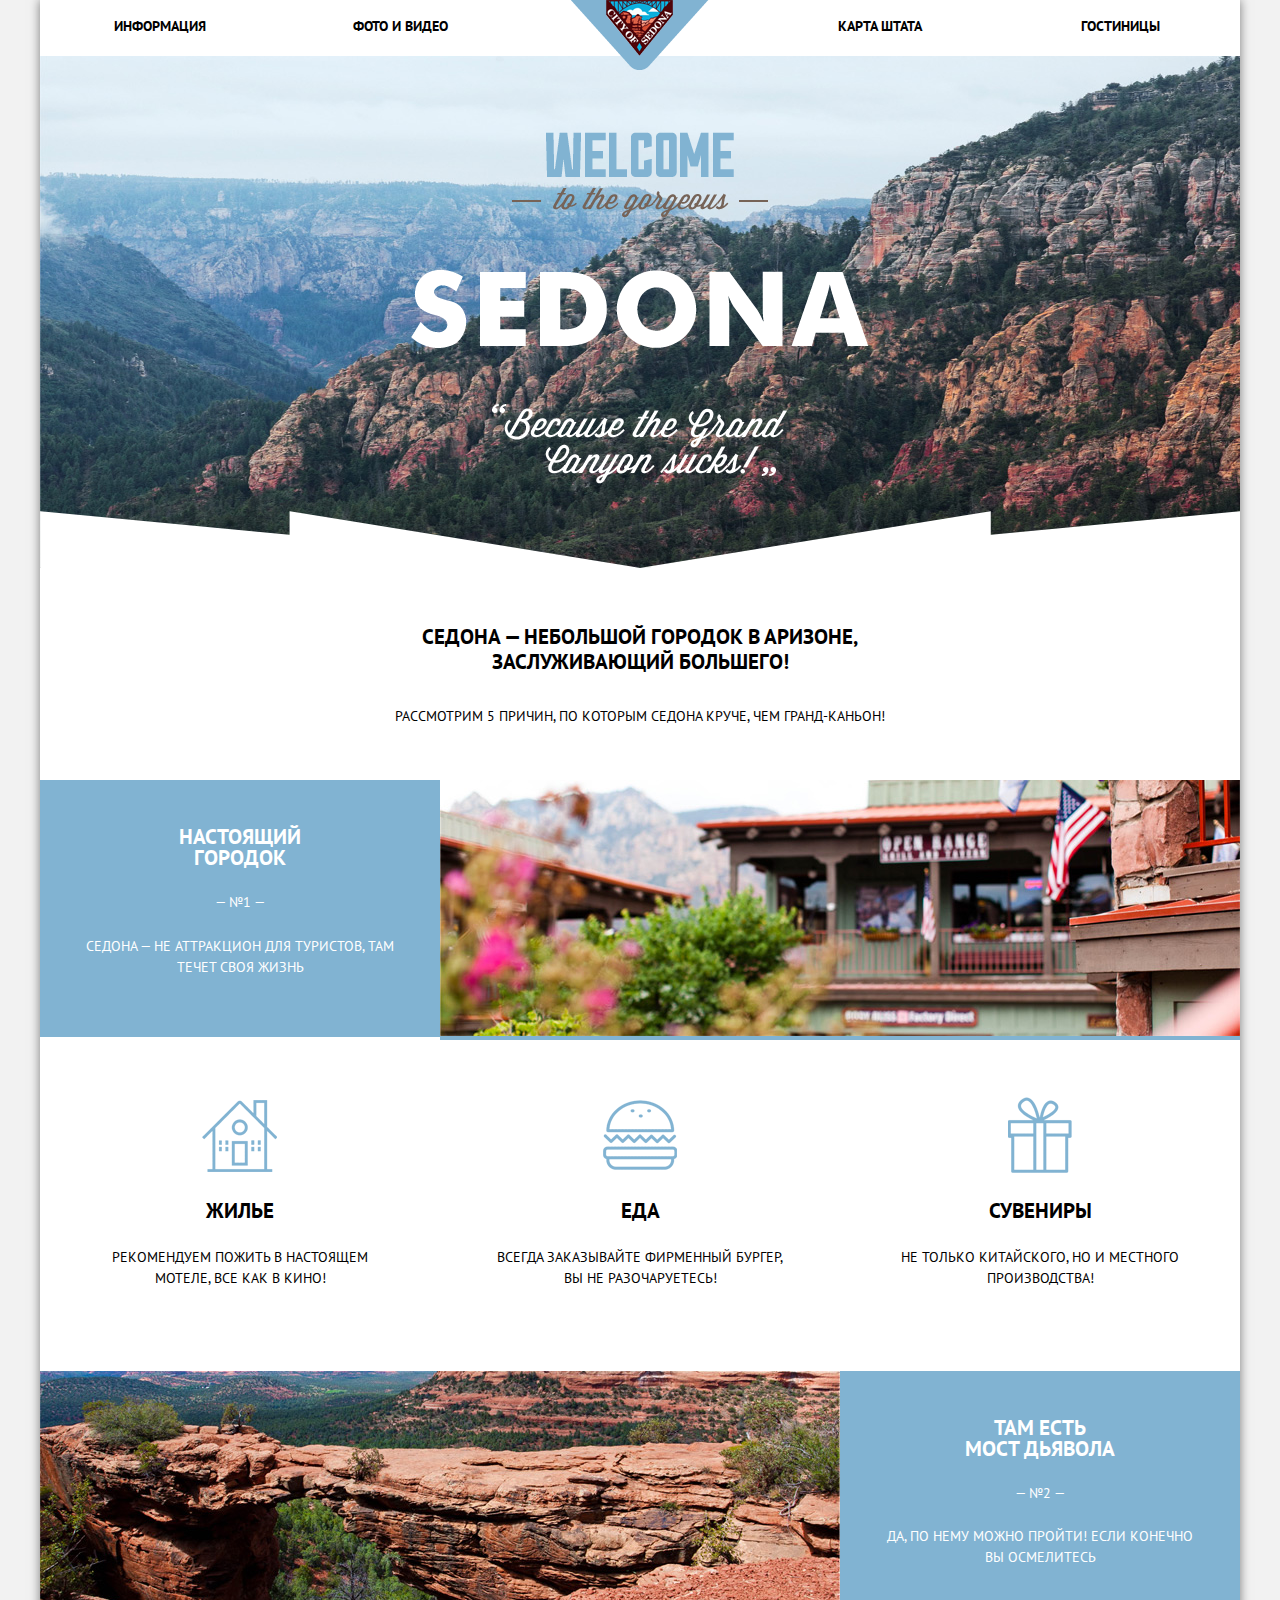
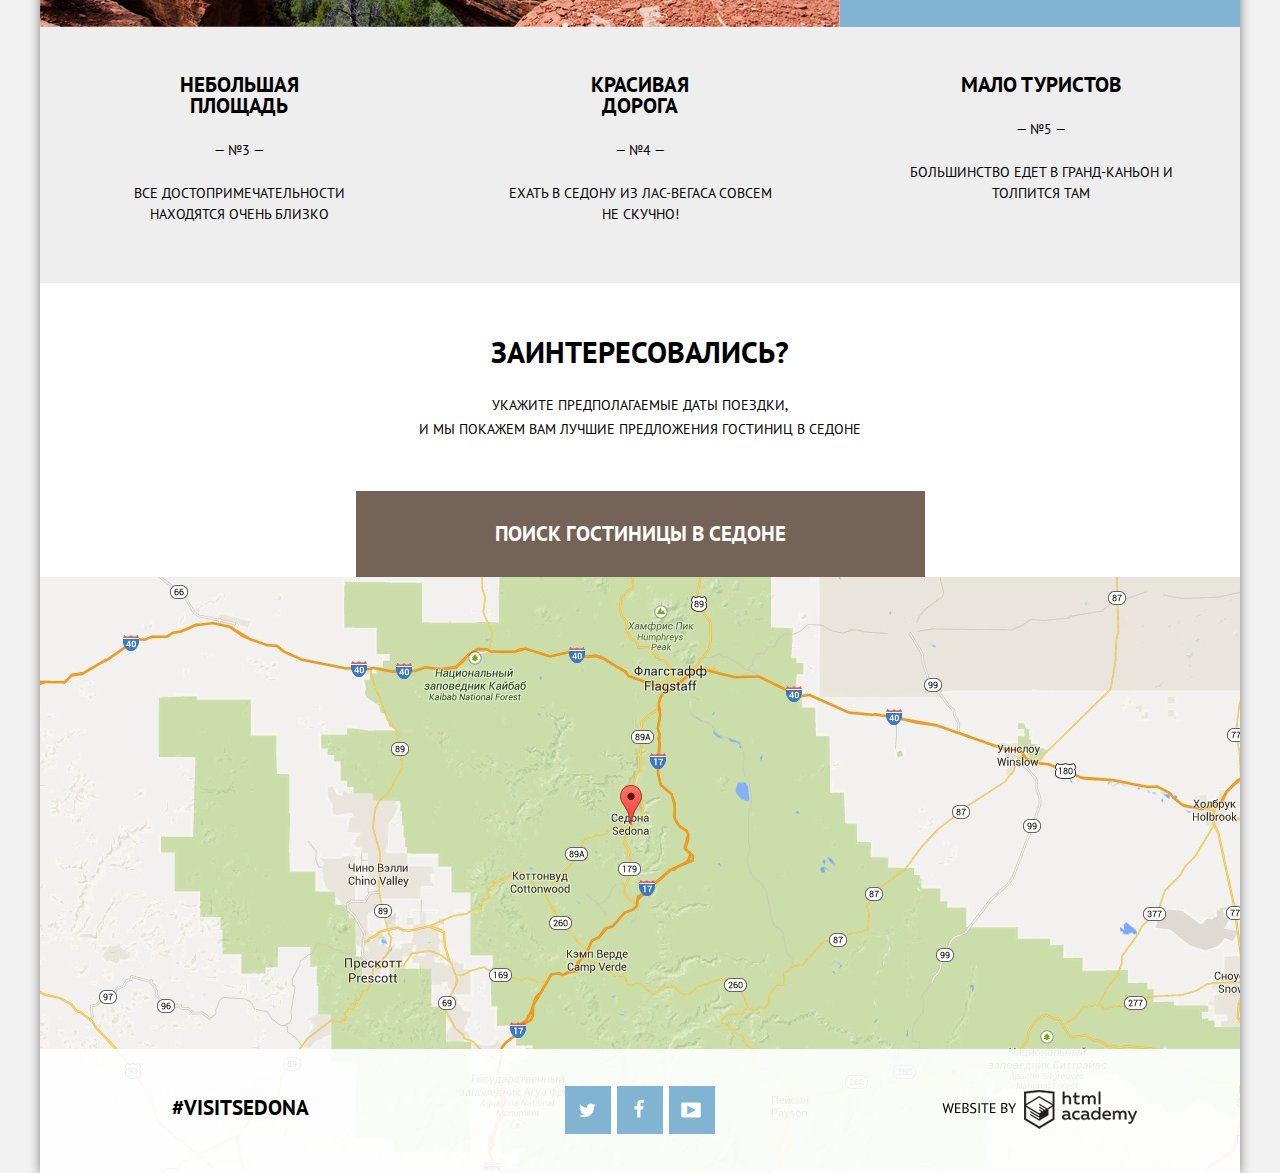
==== commit 40c6b456: "Test changing pic height" ====
--- a/index.html
+++ b/index.html
@@ -5,7 +5,7 @@
   <title>Седона — главная</title>
   <link href="https://fonts.googleapis.com/css?family=PT+Sans:400,700&amp;subset=cyrillic" rel="stylesheet">
   <link href="css/normalize-min.css" rel="stylesheet">
-  <link href="css/style-min.css" rel="stylesheet">
+  <link href="css/style.css" rel="stylesheet">
 </head>
 <body>
   <div class="container">
@@ -35,7 +35,7 @@
             <span> — №1 —</span>
             <p>Седона — не аттракцион для туристов, там течет своя жизнь</p>
           </div>
-          <img src="img/reasons-first-bar.jpg" class="bar-pic" width="800" height="256" alt="Beautiful Sedona">
+          <div class="bar-pic"><img src="img/reasons-first-bar.jpg" width="800" height="256" alt="Beautiful Sedona"></div>
         </div>
         <div class="reasons white">
           <div class="reasons-partition">
--- a/css/style.css
+++ b/css/style.css
@@ -0,0 +1,1036 @@
+body {
+  background-color: #f2f2f2;
+  font-family: "PT Sans", "Arial", sans-serif;
+  font-weight: bold;
+  text-transform: uppercase;
+  font-size: 14px;
+  font-weight: normal;
+}
+
+.container {
+  position: relative;
+  width: 1200px;
+  margin: 0 auto;
+  padding: 0;
+  background-color: #ffffff;
+  text-align: center;
+  -webkit-box-shadow: 0 0 10px rgba(0,0,0,0.5);
+          box-shadow: 0 0 10px rgba(0,0,0,0.5);
+}
+
+img {
+  max-width: 100%;
+  max-height: 100%;
+}
+
+.sprite {
+	background: url(../img/sprites.png) no-repeat;
+}
+
+h3.title {
+  font-size: 21px;
+  color: #000000;
+  font-weight: bold;
+  font-family: "PT Sans", "Arial", sans-serif;
+}
+
+h2.title {
+  font-size: 28px;
+  color: #000000;
+  font-weight: bold;
+  font-family: "PT Sans", "Arial", sans-serif;
+}
+
+.clearfix::after {
+  content: "";
+  display: table;
+  clear: both;
+}
+
+.main-header {
+  width: 100%;
+  font-size: 0;
+  text-align: center;
+  min-height: 56px;
+}
+
+.main-nav {
+  padding: 0;
+}
+
+.main-nav li {
+  width: 20%;
+}
+
+.left {
+  float: left;
+}
+
+.right {
+  float: right;
+}
+
+.main-nav a {
+  display: inline-block;
+  vertical-align: top;
+  padding: 18px 0 20px;
+  width: 100%;
+  font-size: 14px;
+  font-weight: bold;
+  text-decoration: none;
+  color: #000000;
+}
+
+.main-nav a:hover {
+  color: #81b3d2;
+}
+
+.main-nav a:active {
+  color: #b2b2b2;
+}
+
+.active-page a,
+.active-page a:hover,
+.active-page a:active {
+  color: #766357;
+  cursor: pointer;
+}
+
+.logo {
+  position: absolute;
+  left: 50%;
+  margin-left: -69px;
+  font-size: 14px;
+  z-index: 1;
+}
+
+.main-pic-block {
+  position: relative;
+  width: 1200px;
+  height: 512px;
+}
+
+.main-pic {
+  background-color: #e4f1f9;
+  position: absolute;
+  left: 0;
+}
+
+.welcome-pic {
+  position: absolute;
+  margin-top: 76px;
+  left: 50%;
+  margin-left: -229px;
+  z-index: 1;
+}
+
+.welcome-pic-bottom {
+  position: absolute;
+  height: 57px;
+  left: 0;
+  margin-top: 455px;
+  z-index: 1;
+}
+
+.intro h3 {
+  display: block;
+  max-width: 440px;
+  margin: 0 auto;
+  padding: 56px 30px 34px;
+  line-height: 1.2;
+}
+
+.intro p {
+  display: block;
+  max-width: 500px;
+  margin: 0 auto;
+  padding: 0 0 56px;
+  font-weight: normal;
+}
+
+.bar-pic {
+  float: right;
+  background-color: #81b3d2;
+  width: 800px;
+  height: auto;
+}
+
+.bar-pic img {
+  width: 800px;
+  height: 100%;
+}
+
+.blue {
+  float: left;
+  width: 308px;
+  background-color: #81b3d2;
+  color: #ffffff;
+  padding: 41px 46px 48px;
+  text-align: center;
+}
+
+.blue .title {
+  display: inline-block;
+  vertical-align: top;
+  color: #ffffff;
+  margin: 0 auto;
+  width: 160px;
+  line-height: 1;
+  padding: 5px 50px;
+}
+
+.blue span {
+  display: inline-block;
+  vertical-align: top;
+  padding: 21px 20px 10px;
+}
+
+.blue p {
+  font-weight: normal;
+  display: inline-block;
+  vertical-align: top;
+  padding: 15px 0 11px;
+  margin: 0;
+  line-height: 1.5;
+}
+
+.white .reasons-partition {
+  position: relative;
+  font-size: 14px;
+  display: inline-block;
+  vertical-align: top;
+  text-align: center;
+  padding: 55px 53px 68px;
+  line-height: 1.5;
+}
+
+.house {
+  position: absolute;
+  left: 50%;
+  margin-left: -38px;
+  top: 60px;
+	width: 75px;
+	height: 72px;
+  background-position: 0 0;
+}
+
+.burger {
+  position: absolute;
+  left: 50%;
+  margin-left: -37px;
+  top: 60px;
+  background-position: 0 -100px;
+	width: 74px;
+	height: 70px;
+}
+
+.gift {
+  position: absolute;
+  left: 50%;
+  margin-left: -32px;
+  top: 57px;
+  background-position: 0 -200px;
+	width: 64px;
+	height: 76px;
+}
+
+.white .title {
+  display: block;
+  margin-top: 100px;
+}
+
+.white p {
+  font-weight: normal;
+  max-width: 290px;
+  margin-top: 0px;
+}
+
+.bar-two .blue {
+  float: right;
+}
+
+.bar-two img {
+  float: left;
+  background-color: #81b3d2;
+}
+
+.gray {
+  background-color: #eeeeee;
+}
+
+.gray .reasons-partition {
+  display: inline-block;
+  vertical-align: top;
+  text-align: center;
+  padding: 10px 61px 44px;
+  line-height: 1.4;
+}
+
+.gray .title {
+  display: block;
+  max-width: 160px;
+  margin: 37px auto 25px;
+  line-height: 1;
+}
+
+.gray span {
+  display: block;
+  max-width: 200px;
+  margin-left: auto;
+  margin-right: auto;
+}
+
+.gray p {
+  margin-top: 22px;
+  margin-left: auto;
+  margin-right: auto;
+  line-height: 1.5;
+  max-width: 275px;
+}
+
+.interested {
+  position: relative;
+  background-color: white;
+}
+
+.interested .title {
+  font-size: 30px;
+  margin-top: 52px;
+}
+
+.interested p {
+  line-height: 1.7;
+}
+
+.brown {
+  display: inline-block;
+  margin-top: 35px;
+  margin-bottom: 396px;
+  background-color: #766357;
+  padding: 31px 139px;
+  color: #ffffff;
+  font-family: "PT Sans", "Arial", sans-serif;
+  font-weight: bold;
+  text-transform: uppercase;
+  font-size: 21px;
+  cursor: pointer;
+  border: none;
+  z-index: 4;
+}
+
+.brown.with-js {
+  margin-bottom: 0;
+}
+
+.brown:hover {
+  background-color: #604e43;
+}
+
+.brown:active {
+  background-color: #503e33;
+  color: #706158;
+}
+
+.hiding-block {
+  position: absolute;
+  background-color: white;
+  bottom: -395px;
+  padding: 55px;
+  left: 50%;
+  margin-left: -284px;
+  display: none;
+  -webkit-box-shadow: 0 0 20px rgba(0,0,0,0.5);
+          box-shadow: 0 0 20px rgba(0,0,0,0.5);
+}
+
+.form-group-mega {
+  padding-bottom: 54px;
+  font-weight: bold;
+}
+
+.form-group-mega .form-group {
+  text-align: left;
+}
+
+.date-in,
+.date-out {
+  padding-top: 9px;
+  margin-bottom: 29px;
+}
+
+.calendar-input {
+  float: right;
+  min-width: 295px;
+  padding-left:10px;
+  padding-right: 40px;
+  height: 38px;
+  margin-top: -11px;
+  font: inherit;
+  background-color: #f2f2f2;
+}
+
+.form-group-mega input,
+.form-group-mega button {
+  background-color: #f2f2f2;
+  border: none;
+  font: inherit;
+}
+
+.form-group-mega button {
+  cursor: pointer;
+}
+
+.form-group-mega input:hover,
+.form-group-mega button:hover {
+  background-color: #ebebeb;
+}
+
+.form-group-mega input:focus {
+  background-color: #ffffff;
+  outline: 2px solid #e5e5e5;
+}
+
+.button-calendar {
+  position: absolute;
+  right: 62px;
+  top: 62px;
+  background-position: 0 -400px;
+	width: 22px;
+	height: 22px;
+  font-size: 0;
+}
+
+.date-out .button-calendar {
+  top: 128px;
+}
+
+.button-calendar:hover {
+  background-position: 0 -300px;
+}
+
+.button-calendar:active {
+  background-position: 0 -350px;
+}
+
+.qty-adults,
+.qty-childs {
+  min-height: 38px;
+  position: relative;
+  float: left;
+  min-width: 227px;
+}
+
+.qty-childs {
+  float: right;
+  margin-right: 0px;
+  min-width: 180px;
+}
+
+.qty-adults label,
+.qty-childs label {
+  float: left;
+  padding-top: 10px;
+  height: 100%;
+}
+
+.qty-adults input,
+.qty-childs input,
+.qty-adults button,
+.qty-childs button {
+  float: right;
+  width: 38px;
+  height: 38px;
+  padding: 0;
+  text-align: center;
+}
+
+.button-minus {
+  position: absolute;
+  background-color: #a9a9a9;
+  height: 3px;
+  width: 11px;
+  right: 89px;
+  bottom: 17px;
+}
+
+.button-plus-h {
+  position: absolute;
+  background-color: inherit;
+  height: 3px;
+  width: 11px;
+  right: 14px;
+  bottom: 17px;
+}
+
+.button-plus-v {
+  position: absolute;
+  background-color: inherit;
+  height: 11px;
+  width: 3px;
+  right: 18px;
+  bottom: 13px;
+}
+
+.button-plus,
+.button-minus {
+  background-color: #a9a9a9;
+  cursor: pointer;
+  font-size: 0;
+}
+
+button:hover + .button-plus,
+button:hover + .button-minus,
+.button-plus:hover,
+.button-minus:hover {
+  background-color: #000000;
+}
+
+button:active + .button-plus,
+button:active + .button-minus,
+.button-plus:active,
+.button-minus:active {
+  background-color: #81b3d2;
+}
+
+.qty-adults button,
+.qty-childs button {
+  font-size: 0;
+}
+
+.find-it-button {
+  display: inline-block;
+  padding: 17px 196px;
+  font-size: 21px;
+  color: #ffffff;
+  font-weight: bold;
+  font-family: "PT Sans", "Arial", sans-serif;
+  text-transform: uppercase;
+  background-color: #81b3d2;
+  border: none;
+  cursor: pointer;
+}
+
+.find-it-button:hover {
+  background-color: #669ec0;
+}
+
+.find-it-button:active {
+  background-color: #5496bd;
+  color: #88b6d1;
+}
+
+.map {
+  position: relative;
+  z-index: 2;
+  background-color: #f2f1ef;
+  background-image: url(../img/map.jpg);
+}
+
+.sort {
+  background-color: #42719b;
+  background-image: url(../img/mountains-filter.jpg);
+  background-position: 0 30%;
+  padding: 15px 73px 20px 71px;
+  color: white;
+}
+
+.sort-block {
+  padding: 0;
+  float: left;
+  width: 256px;
+  text-align: left;
+}
+
+.sort .title {
+  padding: 13px 0;
+  margin: 0;
+  font-size: 16px;
+  color: #ffffff;
+}
+
+.sort .form-group {
+  display: block;
+  position: relative;
+}
+
+.sort label {
+  display: inline-block;
+  vertical-align: top;
+  cursor: pointer;
+  padding: 15px 13px;
+}
+
+.checking[type="checkbox"] {
+  position: relative;
+  z-index: -1;
+  margin-right: 11px;
+}
+
+.form-group .check-mark-off {
+  position: absolute;
+  left: 0;
+  top: 12px;
+	width: 24px;
+	height: 24px;
+  background-position: -100px -350px;
+  z-index: 1;
+  cursor: pointer;
+}
+
+.checking[type="checkbox"]:checked + .check-mark-off {
+  background-position: -100px -300px;
+}
+
+.checking[disabled] + .check-mark-off {
+  background-position: -150px -350px;
+}
+
+.checking[disabled]:checked + .check-mark-off {
+  background-position: -150px -300px;
+}
+
+.pricing {
+  float: right;
+  min-width: 316px;
+}
+
+.from-to {
+  position: relative;
+  border: 2px solid white;
+  border-radius: 2%;
+}
+
+.from-to:before {
+  content: "";
+  position: absolute;
+  background: white;
+  width: 2px;
+  height: 22px;
+  left: 50%;
+  margin-left: -1px;
+  top: 7px;
+}
+
+.from-to label {
+  display: inline-block;
+  vertical-align: top;
+  text-align: center;
+  width: 151px;
+  padding: 6px 0;
+}
+
+.from-to input {
+  width: 30px;
+  font: inherit;
+  color: inherit;
+  background-color: rgba(0, 0, 0, 0);
+  border: none;
+}
+
+.price-from input {
+  width: 7px;
+}
+
+.price-to {
+  margin-left: 6px;
+}
+
+.slider {
+  position: relative;
+  background-color: #928381;
+  height: 2px;
+  width: 100%;
+  margin-top: 20px;
+  margin-bottom: 33px;
+}
+
+.range-slider {
+  background-color: white;
+  height: 2px;
+  width: 80%;
+}
+
+.range-element {
+  background-color: #ababab;
+  position: absolute;
+  width: 4px;
+  height: 4px;
+  top: -9px;
+  border: 8px solid white;
+  border-radius: 50%;
+  cursor: pointer;
+}
+
+.max-slider {
+  left: 80%;
+}
+
+.range-element:hover {
+  background-color: #1c4f80;
+}
+
+.show {
+  float: right;
+  padding: 0 95px;
+}
+
+.show button {
+  display: inline-block;
+  vertical-align: top;
+  padding: 8px 33px;
+  border: 2px solid white;
+  border-radius: 2px;
+  font: inherit;
+  color: #ffffff;
+  background-color: rgba(0, 0, 0, 0);
+  cursor: pointer;
+}
+
+.show button:hover {
+  background-color: #ffffff;
+  color: #000000;
+}
+
+.before-not-a-table {
+  padding: 31px 72px;
+  border-bottom: 1px solid #e5e5e5;
+}
+
+.before-not-a-table .title {
+  float: left;
+  display: inline-block;
+  vertical-align: top;
+  max-width: 130px;
+  font-size: 21px;
+  font-weight: bold;
+  margin-right: 47px;
+}
+
+.sorting {
+  display: inline-block;
+  float: left;
+  vertical-align: top;
+  margin-top: 8px;
+  margin-bottom: 0;
+  padding-left: 0;
+}
+
+.sorting li {
+  font-size: 12px;
+  display: inline-block;
+  vertical-align: top;
+  margin-right: 29px;
+}
+
+.sorting li:first-child {
+  margin-right: 36px;
+}
+
+.sorting a {
+  color: #c6c6c6;
+  text-decoration: underline dotted #81b3d2;
+}
+
+.sorting a:hover {
+  color: #81b3d2;
+  text-decoration: underline dotted #81b3d2;
+}
+
+.sorting a:active {
+  color: #000000;
+  text-decoration: none;
+}
+
+a.sorting-active,
+a.sorting-active:hover,
+a.sorting-active:active {
+  color: #81b3d2;
+  text-decoration: none;
+}
+
+.sorting-up-down {
+  float: right;
+  height: 15px;
+  margin-top: 9px;
+}
+
+.sorting-triangle {
+  float: right;
+  margin-left: 13px;
+  width: 11px;
+  height: 10px;
+  font-size: 0;
+}
+
+.triangle-up-gray {
+  background-position: -200px -250px;
+  cursor: pointer;
+}
+
+.triangle-up-gray:hover {
+  background-position: -200px -150px;
+}
+
+.triangle-up-gray:active {
+  background-position: -200px -200px;
+}
+
+.triangle-down-gray {
+  background-position: -250px -250px;
+  cursor: pointer;
+}
+
+.triangle-down-gray:hover {
+  background-position: -250px -150px;
+}
+
+.triangle-down-gray:active {
+  background-position: -250px -200px;
+}
+
+.sorting-down-active,
+.sorting-down-active:hover,
+.sorting-down-active:active {
+  background-position: -250px -200px;
+}
+
+.not-a-table {
+  font-size: 0;
+  margin-bottom: 17px;
+}
+
+.hotels-bar {
+  display: block;
+  border-bottom: 1px solid #e5e5e5;
+  padding: 30px 72px;
+}
+
+.hotels-bar-block {
+  float: left;
+  text-align: left;
+  font-size: 0;
+}
+
+.rating {
+  float: right;
+}
+
+.table-pic {
+  display: block;
+  font-size: 0;
+  margin-right: 30px;
+}
+
+.hotel-link {
+  display: block;
+  text-decoration: none;
+  font-size: 21px;
+  line-height: 0.8;
+  font-weight: bold;
+  color: #000000;
+  max-width: 260px;
+}
+
+.hotel-link:hover {
+  color: #81b3d2;
+}
+
+.hotel-link:active {
+  color: #b2b2b2;
+}
+
+.mini-block {
+  display: inline-block;
+  vertical-align: top;
+  margin-top: 15px;
+  margin-right: 5px;
+}
+
+.details-hotel,
+.details-price {
+  display: block;
+  font-size: 14px;
+}
+
+.details-booking,
+.details-details {
+  display: inline-block;
+  margin-top: 16px;
+  font-size: 14px;
+  text-align: center;
+  text-decoration: none;
+  color: #ffffff;
+  font-weight: bold;
+  line-height: 1.4;
+  padding: 4px 17px;
+}
+
+.details-booking {
+  background-color: #766357;
+}
+
+.details-booking:hover {
+  background-color: #604e43;
+}
+
+.details-booking:active {
+  background-color: #503e33;
+  color: #766860;
+}
+
+.details-details {
+  background-color: #81b3d2;
+}
+
+.details-details:hover {
+  background-color: #669ec0;
+}
+
+.details-details:active {
+  background-color: #5496bd;
+  color: #6ca5c6;
+}
+
+.rating {
+  text-align: right;
+}
+
+.stars {
+  display: block;
+  margin-left: auto;
+  margin-bottom: 45px;
+  font-size: 0;
+}
+
+.stars-four {
+	background-position: -100px -250px;
+	width: 89px;
+	height: 17px;
+}
+
+.stars-two {
+	background-position: -100px -150px;
+	width: 42px;
+	height: 17px;
+}
+
+.stars-three {
+	background-position: -100px -200px;
+	width: 65px;
+	height: 17px;
+}
+
+.rating .value {
+  background-color: #f2f2f2;
+  padding: 6px 14px;
+  max-width: 160px;
+  font-size: 14px;
+}
+
+.hotels-bar:last-child {
+  padding-bottom: 155px;
+}
+
+.main-footer {
+  font-size: 0;
+  position: absolute;
+  bottom: 0;
+  background-color: rgba(255,255,255,0.9);
+  width: 100%;
+  z-index: 2;
+}
+
+.footer-block {
+  float: left;
+  width: 400px;
+  padding: 37px 0 39px;
+  text-align: center;
+}
+
+.visit {
+  display: block;
+  width: 200px;
+  margin: 30px 100px;
+  padding: 17px 0;
+  font-size: 21px;
+  color: black;
+  font-weight: bold;
+  text-decoration: none;
+}
+
+.social-icon {
+  display: inline-block;
+  vertical-align: top;
+  width: 46px;
+  height: 48px;
+  background-color: #81b3d2;
+  margin: 0 3px;
+}
+
+.social-twitter {
+  background-position: -36px -283px;
+}
+
+.social-facebook {
+  background-position: -33px -337px;
+}
+
+.social-yt {
+  background-position: -38px -384px;
+}
+
+.social-icon:hover,
+.social-icon:active {
+  background-color: #5496bd;
+}
+
+.social-twitter:active {
+  background-position: -186px -283px;
+}
+
+.social-facebook:active {
+  background-position: -183px -337px;
+}
+
+.social-yt:active {
+  background-position: -188px -384px;
+}
+
+.by-html-academy {
+  display: block;
+  padding-top: 0px;
+  padding-bottom: 0px;
+  margin-top: 41px;
+  height: 39px;
+  width: 195px;
+  margin-left:102px;
+	background-position: -100px 0;
+}
+
+.by-html-academy:hover {
+  background-position: -100px -50px;
+}
+
+.by-html-academy:active {
+  background-position: -100px -100px;
+}
+
+.show-me {
+  display: block;
+  position: absolute;
+  z-index: 3;
+  -webkit-animation-name: lift-down;
+          animation-name: lift-down;
+  -webkit-animation-duration: 0.5s;
+          animation-duration: 0.5s;
+}
+
+@-webkit-keyframes lift-down {
+  from {-webkit-transform: translateY(695px);transform: translateY(695px);}
+  to {-webkit-transform: translateY(0px);transform: translateY(0px);}
+}
+
+@keyframes lift-down {
+  from {-webkit-transform: translateY(695px);transform: translateY(695px);}
+  to {-webkit-transform: translateY(0px);transform: translateY(0px);}
+}
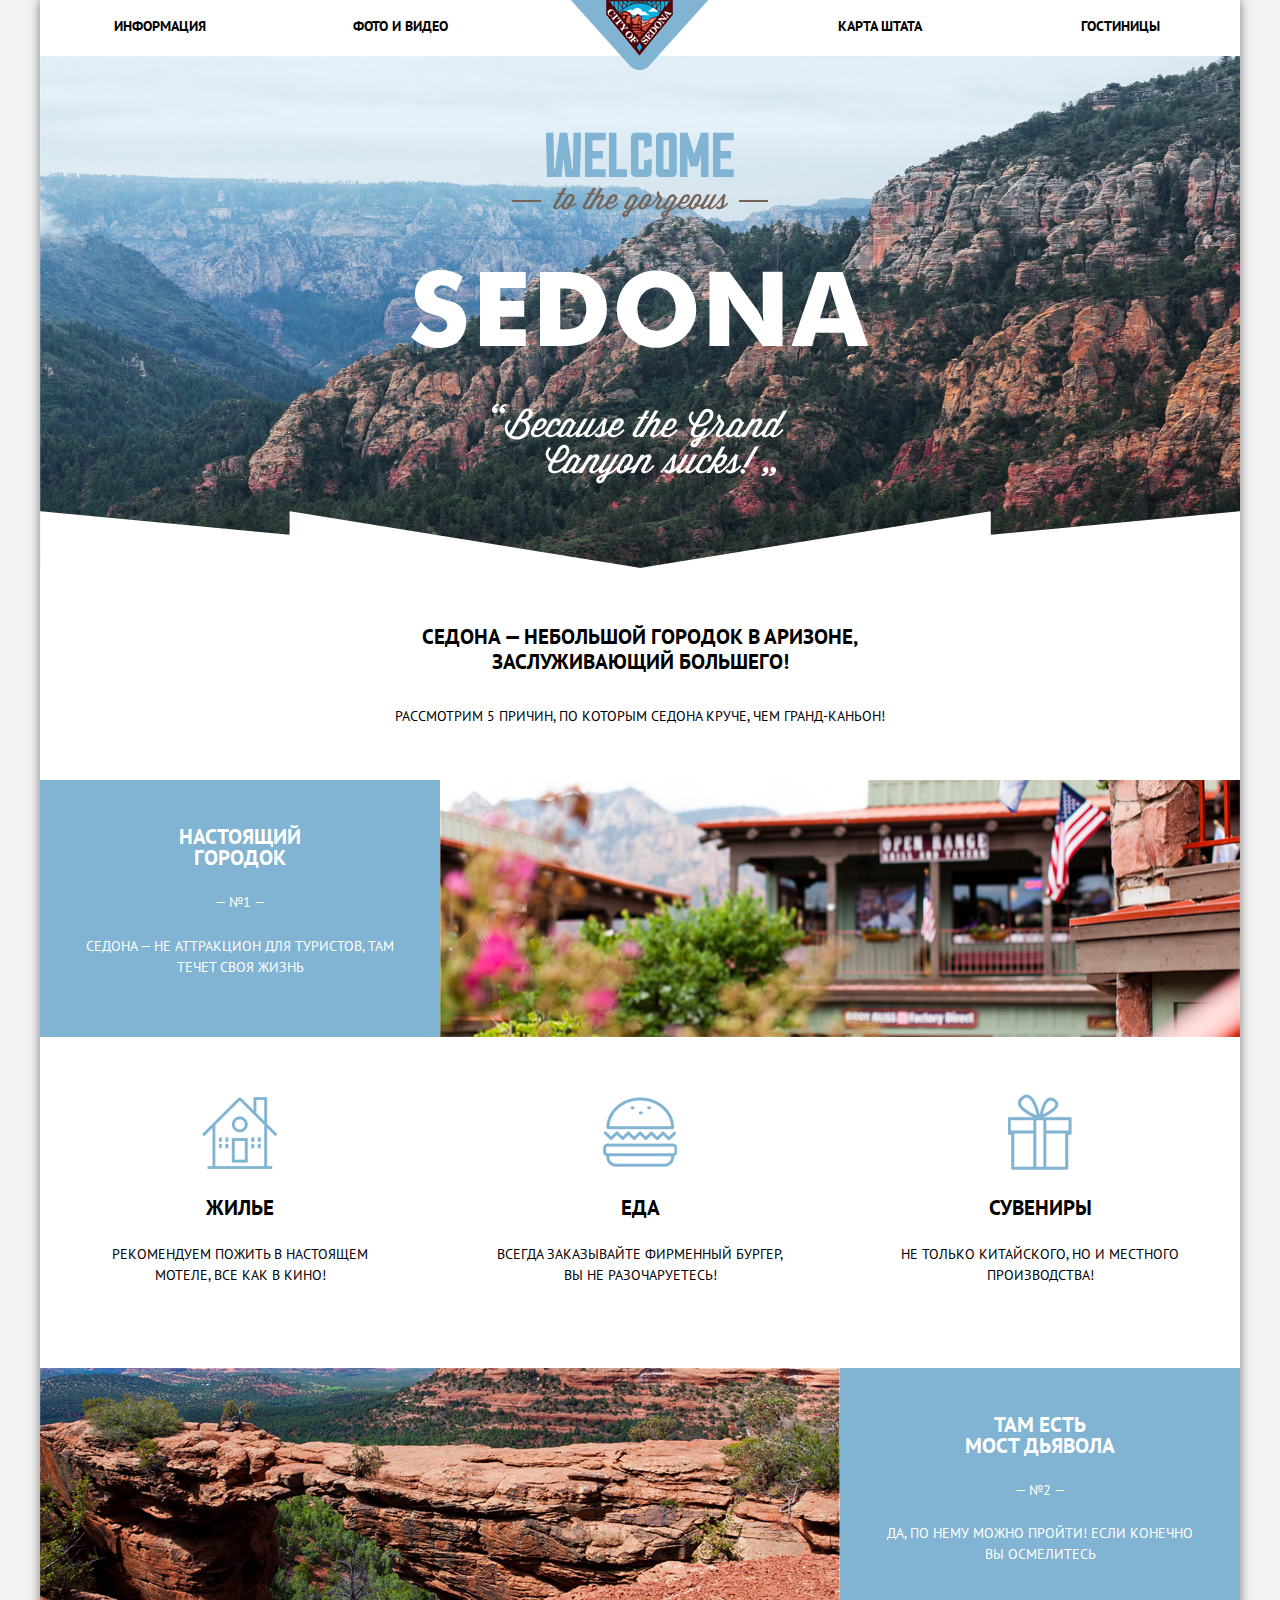
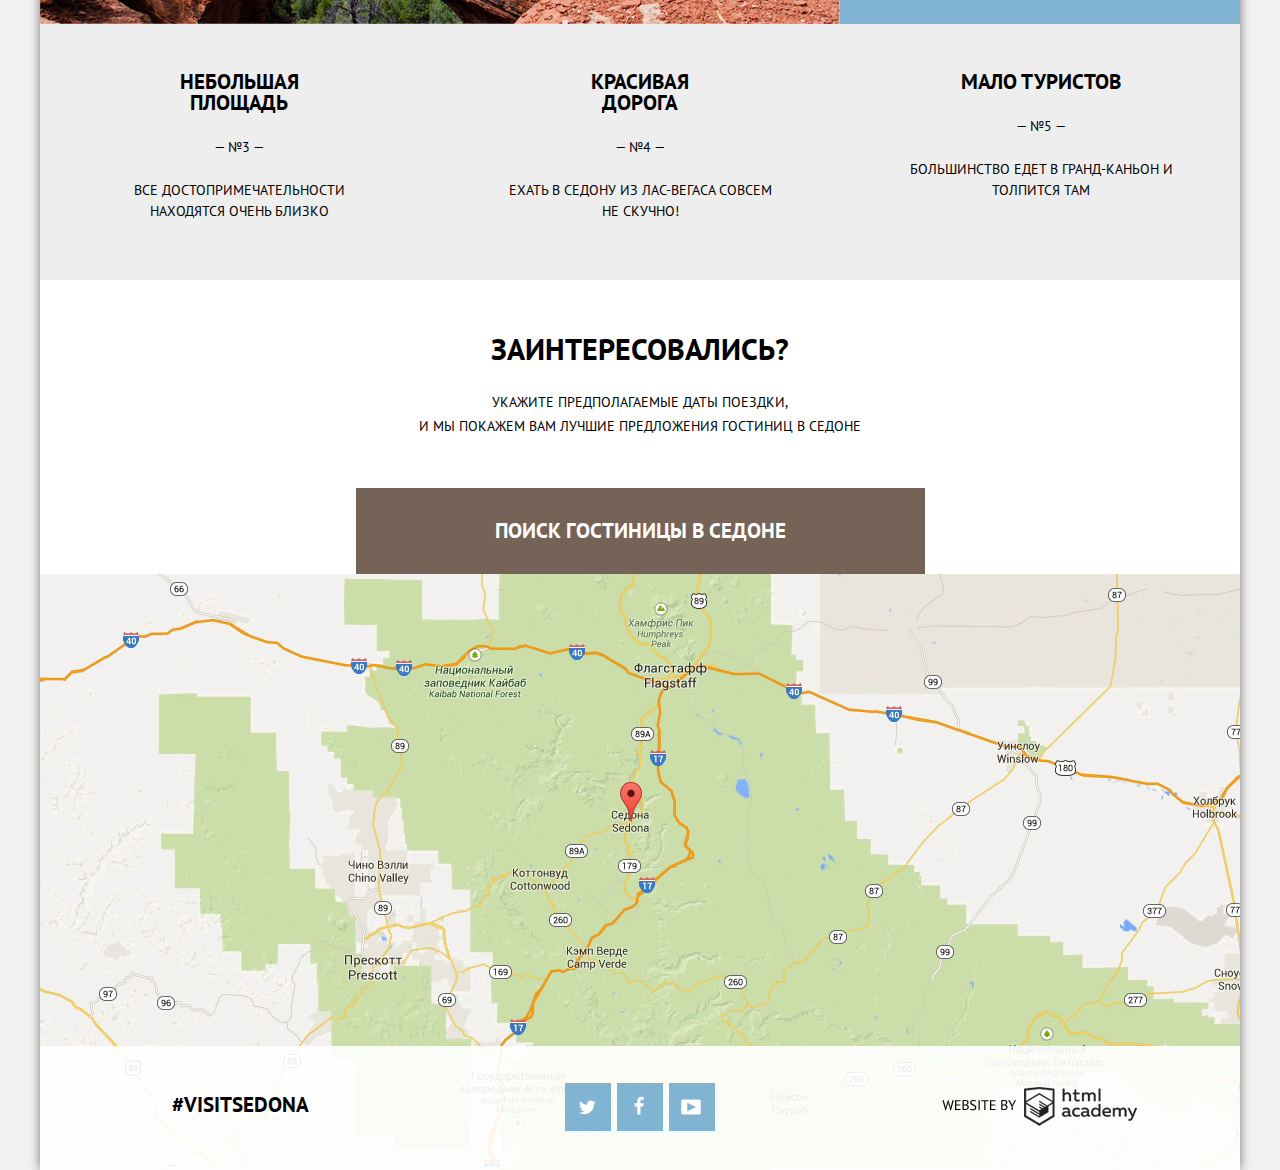
==== commit 682f7995: "Done! Finish!" ====
--- a/index.html
+++ b/index.html
@@ -5,7 +5,7 @@
   <title>Седона — главная</title>
   <link href="https://fonts.googleapis.com/css?family=PT+Sans:400,700&amp;subset=cyrillic" rel="stylesheet">
   <link href="css/normalize-min.css" rel="stylesheet">
-  <link href="css/style.css" rel="stylesheet">
+  <link href="css/style-min.css" rel="stylesheet">
 </head>
 <body>
   <div class="container">
@@ -29,13 +29,13 @@
           <h3 class="title">Седона — небольшой городок в Аризоне, заслуживающий большего!</h3>
           <p class="five-reasons">Рассмотрим 5 причин, по которым Седона круче, чем Гранд-Каньон!</p>
         </div>
-        <div class="bar-one clearfix">
+        <div class="bar">
           <div class="reasons blue">
             <h3 class="title">Настоящий городок</h3>
             <span> — №1 —</span>
             <p>Седона — не аттракцион для туристов, там течет своя жизнь</p>
           </div>
-          <div class="bar-pic"><img src="img/reasons-first-bar.jpg" width="800" height="256" alt="Beautiful Sedona"></div>
+          <img class="bar-pic" src="img/reasons-first-bar.jpg" width="800" height="256" alt="Beautiful Sedona">
         </div>
         <div class="reasons white">
           <div class="reasons-partition">
@@ -54,8 +54,8 @@
             <p>Не только китайского, но и местного производства!</p>
           </div>
         </div>
-        <div class="bar-two clearfix">
-          <img src="img/reasons-second-bar.jpg" class="bar-pic" width="800" height="256" alt="Beautiful Sedona again">
+        <div class="bar">
+          <img class="bar-pic" src="img/reasons-second-bar.jpg" width="800" height="256" alt="Beautiful Sedona again">
           <div class="reasons blue">
             <h3 class="title">Там есть<br> мост дьявола</h3>
             <span> — №2 —</span>
--- a/css/style-min.css
+++ b/css/style-min.css
@@ -0,0 +1 @@
+body{background-color:#f2f2f2;text-transform:uppercase;font-size:14px;font-weight:400}.container{position:relative;width:1200px;margin:0 auto;padding:0;background-color:#fff;text-align:center;-webkit-box-shadow:0 0 10px rgba(0,0,0,.5);box-shadow:0 0 10px rgba(0,0,0,.5)}img{max-width:100%;max-height:100%}.sprite{background:url(../img/sprites.png) no-repeat}body,h2.title,h3.title{font-family:"PT Sans","Arial",sans-serif}h3.title{font-size:21px}.main-nav a,h2.title,h3.title{font-weight:700;color:#000}h2.title{font-size:28px}.clearfix::after{content:"";display:table;clear:both}.main-header{width:100%;font-size:0;text-align:center;min-height:56px}.main-nav{padding:0}.main-nav li{width:20%}.left{float:left}.right{float:right}.main-nav a{display:inline-block;vertical-align:top;padding:18px 0 20px;width:100%;font-size:14px;text-decoration:none}.main-nav a:hover{color:#81b3d2}.main-nav a:active{color:#b2b2b2}.active-page a,.active-page a:active,.active-page a:hover{color:#766357;cursor:pointer}.logo{position:absolute;left:50%;margin-left:-69px;font-size:14px;z-index:1}.main-pic-block{position:relative;width:1200px;height:512px}.main-pic{background-color:#e4f1f9;position:absolute;left:0}.welcome-pic{position:absolute;margin-top:76px;left:50%;margin-left:-229px;z-index:1}.welcome-pic-bottom{position:absolute;height:57px;left:0;margin-top:455px;z-index:1}.intro h3,.intro p{display:block;margin:0 auto}.intro h3{line-height:1.2;max-width:440px;padding:56px 30px 34px}.intro p{max-width:500px;padding:0 0 56px;font-weight:400}.bar{display:-webkit-box;display:-ms-flexbox;display:flex;-webkit-box-align:stretch;-ms-flex-align:stretch;align-items:stretch}.bar-pic,.blue{background-color:#81b3d2}.bar-pic{height:auto}.blue{width:308px;color:#fff;padding:41px 46px 48px;text-align:center}.blue .title,.blue span{display:inline-block;vertical-align:top}.blue .title{color:#fff;margin:0 auto;width:160px;line-height:1;padding:5px 50px}.blue span{padding:21px 20px 10px}.blue p,.white .reasons-partition{display:inline-block;vertical-align:top;line-height:1.5}.blue p{font-weight:400;margin:0;padding:15px 0 11px}.white .reasons-partition{position:relative;font-size:14px;text-align:center;padding:55px 53px 68px}.burger,.gift,.house{position:absolute;left:50%;margin-left:-38px;top:60px;width:75px;height:72px;background-position:0 0}.burger,.gift{margin-left:-37px;background-position:0 -100px;width:74px;height:70px}.gift{margin-left:-32px;top:57px;background-position:0 -200px;width:64px;height:76px}.white .title{display:block;margin-top:100px}.white p{font-weight:400;max-width:290px;margin-top:0}.gray{background-color:#eee}.gray .reasons-partition{display:inline-block;vertical-align:top;text-align:center;padding:10px 61px 44px;line-height:1.4}.gray .title{display:block;max-width:160px;margin:37px auto 25px;line-height:1}.gray p,.gray span{margin-left:auto;margin-right:auto}.gray span{display:block;max-width:200px}.gray p{margin-top:22px;line-height:1.5;max-width:275px}.interested{position:relative;background-color:#fff}.interested .title{font-size:30px;margin-top:52px}.interested p{line-height:1.7}.brown{display:inline-block;margin-top:35px;margin-bottom:396px;background-color:#766357;padding:31px 139px;color:#fff;font-family:"PT Sans","Arial",sans-serif;font-weight:700;text-transform:uppercase;font-size:21px;cursor:pointer;border:0;z-index:4}.brown.with-js{margin-bottom:0}.brown:hover{background-color:#604e43}.brown:active{background-color:#503e33;color:#706158}.hiding-block{position:absolute;background-color:#fff;bottom:-395px;padding:55px;left:50%;margin-left:-284px;display:none;-webkit-box-shadow:0 0 20px rgba(0,0,0,.5);box-shadow:0 0 20px rgba(0,0,0,.5)}.form-group-mega{padding-bottom:54px;font-weight:700}.form-group-mega .form-group{text-align:left}.date-in,.date-out{padding-top:9px;margin-bottom:29px}.calendar-input{float:right;min-width:295px;padding-left:10px;padding-right:40px;height:38px;margin-top:-11px;font:inherit;background-color:#f2f2f2}.form-group-mega button,.form-group-mega input{background-color:#f2f2f2;border:0;font:inherit}.form-group-mega button{cursor:pointer}.form-group-mega button:hover,.form-group-mega input:hover{background-color:#ebebeb}.form-group-mega input:focus{background-color:#fff;outline:2px solid #e5e5e5}.button-calendar{position:absolute;right:62px;top:62px;background-position:0 -400px;width:22px;height:22px;font-size:0}.date-out .button-calendar{top:128px}.button-calendar:hover{background-position:0 -300px}.button-calendar:active{background-position:0 -350px}.qty-adults,.qty-childs{min-height:38px;position:relative;float:left;min-width:227px}.qty-childs{float:right;margin-right:0;min-width:180px}.qty-adults label,.qty-childs label{float:left;padding-top:10px;height:100%}.qty-adults button,.qty-adults input,.qty-childs button,.qty-childs input{float:right;width:38px;height:38px;padding:0;text-align:center}.button-minus,.button-plus-h,.button-plus-v{position:absolute;height:3px;width:11px;right:89px;bottom:17px}.button-plus-h,.button-plus-v{background-color:inherit;right:14px}.button-plus-v{height:11px;width:3px;right:18px;bottom:13px}.button-minus,.button-plus{background-color:#a9a9a9;cursor:pointer;font-size:0}.button-minus:hover,.button-plus:hover,button:hover+.button-minus,button:hover+.button-plus{background-color:#000}.button-minus:active,.button-plus:active,.find-it-button,button:active+.button-minus,button:active+.button-plus{background-color:#81b3d2}.qty-adults button,.qty-childs button{font-size:0}.find-it-button{display:inline-block;padding:17px 196px;font-size:21px;color:#fff;font-weight:700;font-family:"PT Sans","Arial",sans-serif;text-transform:uppercase;border:0;cursor:pointer}.find-it-button:hover{background-color:#669ec0}.find-it-button:active{background-color:#5496bd;color:#88b6d1}.map{position:relative;z-index:2;background-color:#f2f1ef;background-image:url(../img/map.jpg)}.sort{background-color:#42719b;background-image:url(../img/mountains-filter.jpg);background-position:0 30%;padding:15px 73px 20px 71px;color:#fff}.sort-block{padding:0;float:left;width:256px;text-align:left}.sort .title{padding:13px 0;margin:0;font-size:16px;color:#fff}.sort .form-group{display:block;position:relative}.sort label{display:inline-block;vertical-align:top;cursor:pointer;padding:15px 13px}.checking[type=checkbox]{position:relative;z-index:-1;margin-right:11px}.form-group .check-mark-off{position:absolute;left:0;top:12px;width:24px;height:24px;background-position:-100px -350px;z-index:1;cursor:pointer}.checking[type=checkbox]:checked+.check-mark-off{background-position:-100px -300px}.checking[disabled]+.check-mark-off{background-position:-150px -350px}.checking[disabled]:checked+.check-mark-off{background-position:-150px -300px}.pricing{float:right;min-width:316px}.from-to{position:relative;border:2px solid #fff;border-radius:2%}.from-to:before{content:"";position:absolute;background:#fff;width:2px;height:22px;left:50%;margin-left:-1px;top:7px}.from-to label{display:inline-block;vertical-align:top;text-align:center;width:151px;padding:6px 0}.from-to input{width:30px;font:inherit;color:inherit;background-color:transparent;border:0}.price-from input{width:7px}.price-to{margin-left:6px}.slider{position:relative;background-color:#928381;height:2px;width:100%;margin-top:20px;margin-bottom:33px}.range-slider{background-color:#fff;height:2px;width:80%}.range-element{background-color:#ababab;position:absolute;width:4px;height:4px;top:-9px;border:8px solid #fff;border-radius:50%;cursor:pointer}.max-slider{left:80%}.range-element:hover{background-color:#1c4f80}.show{float:right;padding:0 95px}.show button{padding:8px 33px;border:2px solid #fff;border-radius:2px;font:inherit;color:#fff;background-color:transparent;cursor:pointer}.show button:hover{background-color:#fff;color:#000}.before-not-a-table{padding:31px 72px;border-bottom:1px solid #e5e5e5}.before-not-a-table .title{float:left;max-width:130px;font-size:21px;font-weight:700;margin-right:47px}.before-not-a-table .title,.show button,.sorting,.sorting li{display:inline-block;vertical-align:top}.sorting{float:left;margin-top:8px;margin-bottom:0;padding-left:0}.sorting li{font-size:12px;margin-right:29px}.sorting li:first-child{margin-right:36px}.sorting a,.sorting a:hover{color:#c6c6c6;text-decoration:underline dotted #81b3d2}.sorting a:hover{color:#81b3d2}.sorting a:active{color:#000;text-decoration:none}a.sorting-active,a.sorting-active:active,a.sorting-active:hover{color:#81b3d2;text-decoration:none}.sorting-up-down{float:right;height:15px;margin-top:9px}.sorting-triangle{float:right;margin-left:13px;width:11px;height:10px;font-size:0}.triangle-up-gray{background-position:-200px -250px;cursor:pointer}.triangle-up-gray:hover{background-position:-200px -150px}.triangle-up-gray:active{background-position:-200px -200px}.triangle-down-gray{background-position:-250px -250px;cursor:pointer}.triangle-down-gray:hover{background-position:-250px -150px}.sorting-down-active,.sorting-down-active:active,.sorting-down-active:hover,.triangle-down-gray:active{background-position:-250px -200px}.not-a-table{font-size:0;margin-bottom:17px}.hotels-bar{display:block;border-bottom:1px solid #e5e5e5;padding:30px 72px}.hotels-bar-block{float:left;text-align:left;font-size:0}.rating{float:right}.table-pic{display:block;font-size:0;margin-right:30px}.hotel-link{display:block;text-decoration:none;font-size:21px;line-height:.8;font-weight:700;color:#000;max-width:260px}.hotel-link:hover{color:#81b3d2}.hotel-link:active{color:#b2b2b2}.mini-block{display:inline-block;vertical-align:top;margin-top:15px;margin-right:5px}.details-hotel,.details-price{display:block;font-size:14px}.details-booking,.details-details{display:inline-block;margin-top:16px;font-size:14px;text-align:center;text-decoration:none;color:#fff;font-weight:700;line-height:1.4;padding:4px 17px}.details-booking{background-color:#766357}.details-booking:hover{background-color:#604e43}.details-booking:active{background-color:#503e33;color:#766860}.details-details{background-color:#81b3d2}.details-details:hover{background-color:#669ec0}.details-details:active{background-color:#5496bd;color:#6ca5c6}.rating{text-align:right}.stars{display:block;margin-left:auto;margin-bottom:45px;font-size:0}.stars-four,.stars-two{background-position:-100px -250px;width:89px;height:17px}.stars-two{background-position:-100px -150px;width:42px}.stars-three{background-position:-100px -200px;width:65px;height:17px}.rating .value{background-color:#f2f2f2;padding:6px 14px;max-width:160px;font-size:14px}.hotels-bar:last-child{padding-bottom:155px}.main-footer{font-size:0;position:absolute;bottom:0;background-color:rgba(255,255,255,.9);width:100%;z-index:2}.footer-block{float:left;width:400px;padding:37px 0 39px;text-align:center}.visit{display:block;width:200px;margin:30px 100px;padding:17px 0;font-size:21px;color:#000;font-weight:700;text-decoration:none}.social-icon{display:inline-block;vertical-align:top;width:46px;height:48px;background-color:#81b3d2;margin:0 3px}.social-twitter{background-position:-36px -283px}.social-facebook{background-position:-33px -337px}.social-yt{background-position:-38px -384px}.social-icon:active,.social-icon:hover{background-color:#5496bd}.social-twitter:active{background-position:-186px -283px}.social-facebook:active{background-position:-183px -337px}.social-yt:active{background-position:-188px -384px}.by-html-academy{display:block;padding-top:0;padding-bottom:0;margin-top:41px;height:39px;width:195px;margin-left:102px;background-position:-100px 0}.by-html-academy:hover{background-position:-100px -50px}.by-html-academy:active{background-position:-100px -100px}.show-me{display:block;position:absolute;z-index:3;-webkit-animation-name:lift-down;animation-name:lift-down;-webkit-animation-duration:.5s;animation-duration:.5s}@-webkit-keyframes lift-down{0%{-webkit-transform:translateY(695px);transform:translateY(695px)}to{-webkit-transform:translateY(0);transform:translateY(0)}}@keyframes lift-down{0%{-webkit-transform:translateY(695px);transform:translateY(695px)}to{-webkit-transform:translateY(0);transform:translateY(0)}}
